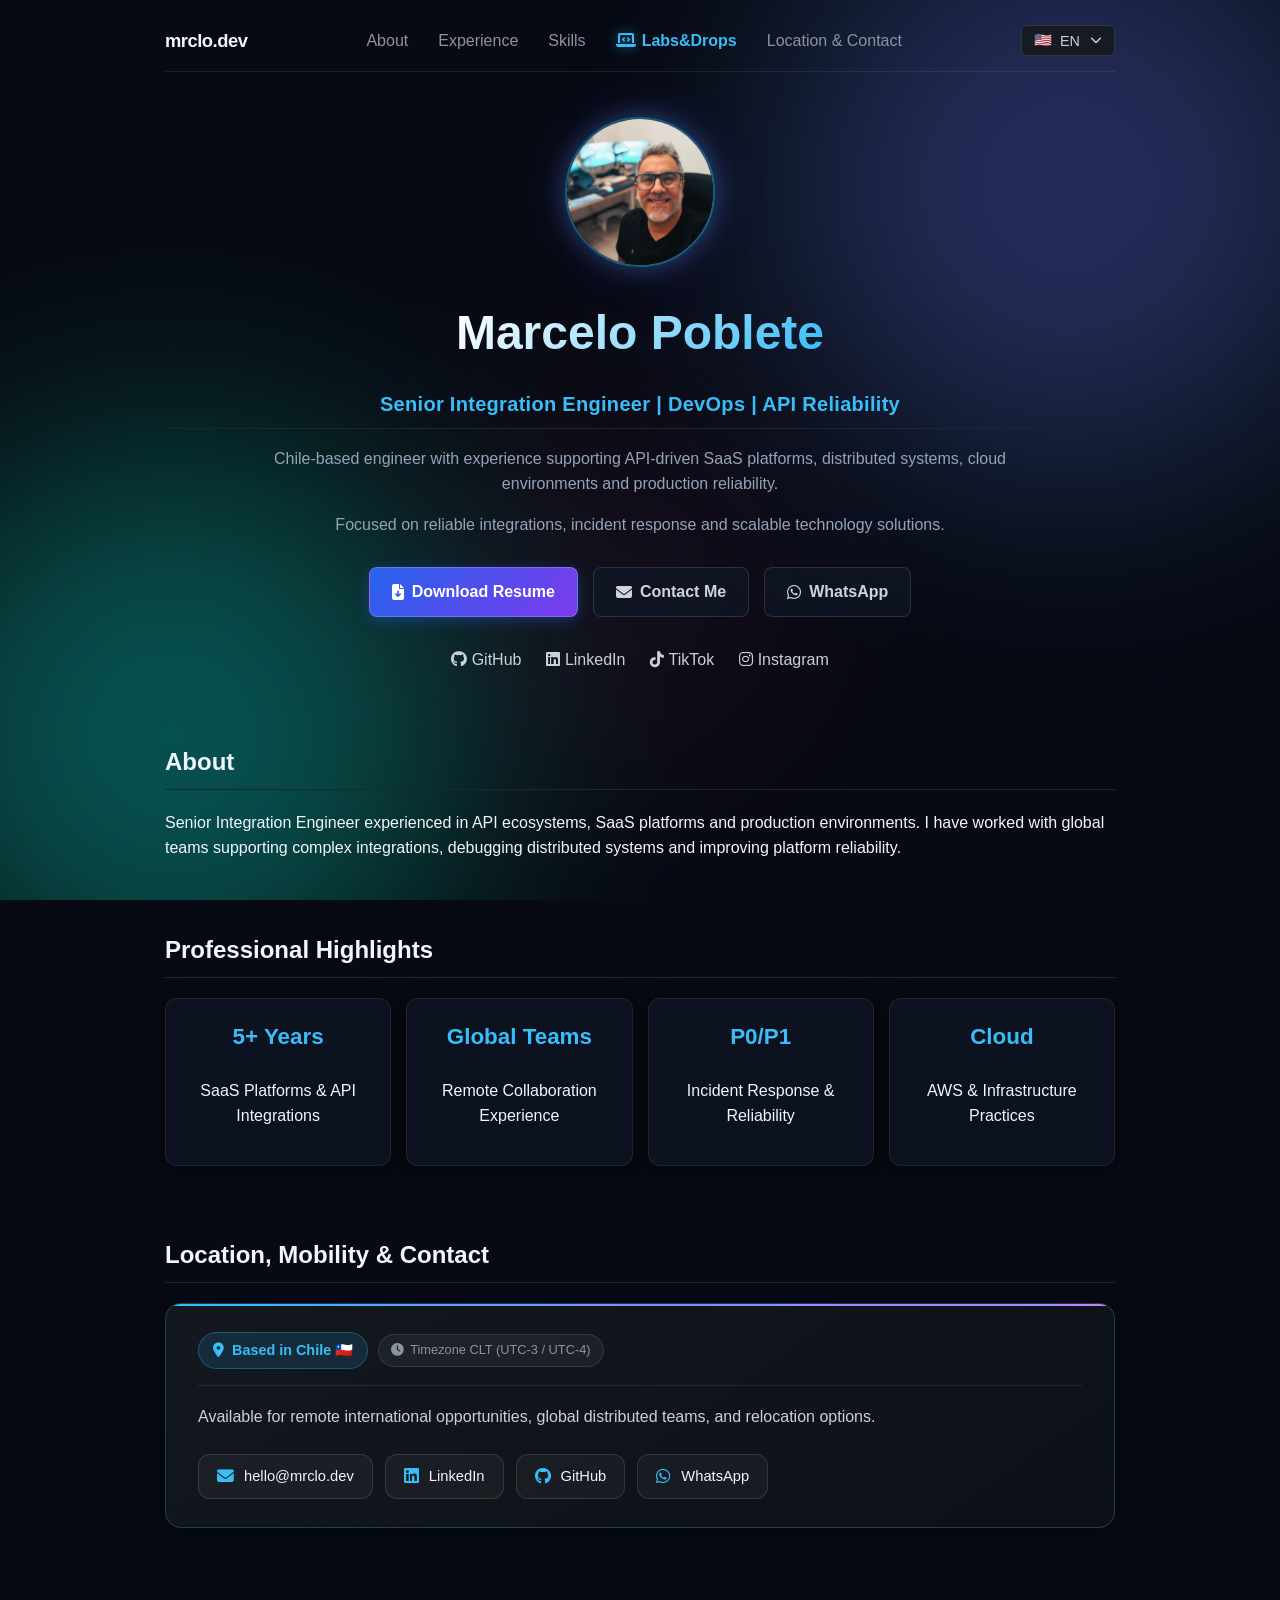
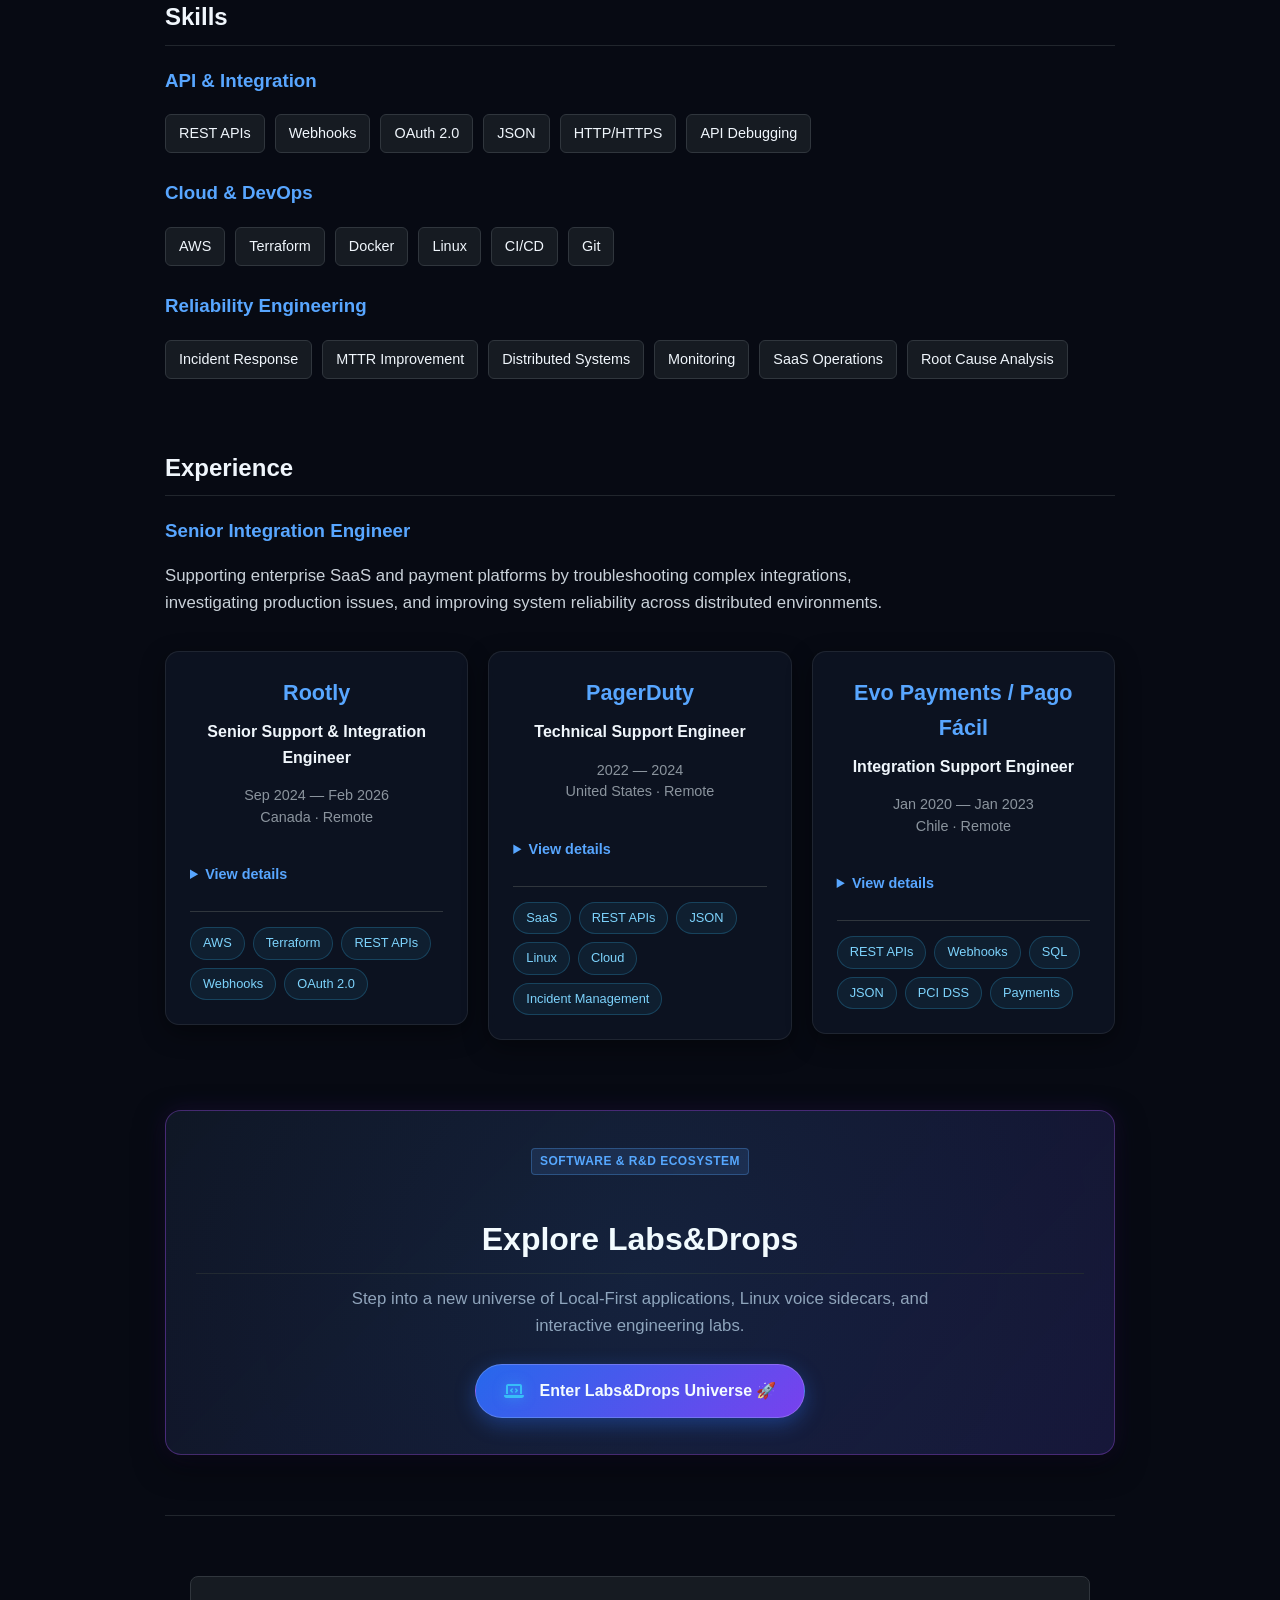
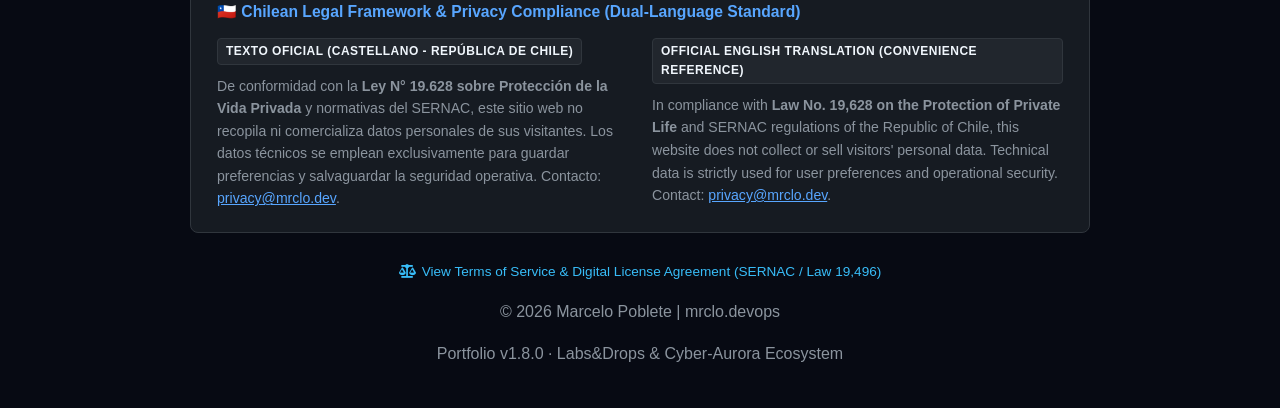
==== index.html @ f87a7c89 "feat(legal): Dual-Language Terms of Service, digital license policy and SERNAC compliance" ====
<!DOCTYPE html>
<html lang="en">

<head>

    <meta charset="UTF-8">

    <meta name="viewport" content="width=device-width, initial-scale=1.0">


    <title>
    Marcelo Poblete | Senior Integration Engineer | DevOps | API Reliability
    </title>


    <meta name="description"
    content="Marcelo Poblete, Chile-based Senior Integration Engineer with experience in API integrations, SaaS platforms, distributed systems, cloud environments, DevOps and production reliability.">


    <meta name="keywords"
    content="Marcelo Poblete, Senior Integration Engineer, DevOps Engineer, API Reliability, SaaS Engineer, Cloud Engineer, AWS, Terraform, Distributed Systems, Remote Engineer Chile">


    <meta name="author"
    content="Marcelo Poblete">


    <meta name="robots"
    content="index, follow">



    <!-- Open Graph / LinkedIn -->

    <meta property="og:type"
    content="website">


    <meta property="og:title"
    content="Marcelo Poblete | Senior Integration Engineer | DevOps | API Reliability">


    <meta property="og:description"
    content="Senior Integration Engineer focused on API ecosystems, SaaS platforms, DevOps, cloud environments and production reliability.">


    <link rel="canonical" href="https://mrclo.dev/">

    <meta property="og:url" content="https://mrclo.dev/">

    <meta property="og:image" content="https://mrclo.dev/assets/img/profile.jpg">


    <!-- Twitter Card -->

    <meta name="twitter:card" content="summary">

    <meta name="twitter:title" content="Marcelo Poblete | Senior Integration Engineer">

    <meta name="twitter:description" content="API Reliability, DevOps and SaaS Integration Engineer.">

    <meta name="twitter:image" content="https://mrclo.dev/assets/img/profile.jpg">


    <link rel="icon" type="image/svg+xml" href="/assets/img/favicon.svg?v=1.8.0">
    <link rel="icon" type="image/png" sizes="32x32" href="/assets/img/favicon-32x32.png?v=1.8.0">
    <link rel="icon" type="image/png" sizes="16x16" href="/assets/img/favicon-16x16.png?v=1.8.0">
    <link rel="apple-touch-icon" sizes="180x180" href="/assets/img/apple-touch-icon.png?v=1.8.0">
    <link rel="shortcut icon" href="/assets/img/favicon.ico?v=1.8.0">




    <!-- Structured Data -->

    <script type="application/ld+json">
        {
          "@context": "https://schema.org",
          "@type": "Person",
          "name": "Marcelo Poblete",
          "jobTitle": "Senior Integration Engineer",
          "url": "https://mrclo.dev/",
          "image": "https://mrclo.dev/assets/img/profile.jpg",
          "email": "mailto:hello@mrclo.dev",
          "address": {
            "@type": "PostalAddress",
            "addressCountry": "Chile"
          },
          "sameAs": [
            "https://github.com/mrclo-devops",
            "https://www.linkedin.com/in/mrclo-devops/",
            "https://www.tiktok.com/@mrclo_devops",
            "https://www.instagram.com/mrclo_devops/"
          ]
        }
        </script>



    <link rel="stylesheet" href="assets/css/style.css">
    <link rel="stylesheet" href="assets/css/labs.css">


    <link rel="stylesheet"
    href="https://cdnjs.cloudflare.com/ajax/libs/font-awesome/6.5.2/css/all.min.css">


    </head>



<body>

  <!-- Ambient Glow Mesh Background -->
  <div class="ambient-glow-mesh" aria-hidden="true">
    <div class="glow-orb orb-1"></div>
    <div class="glow-orb orb-2"></div>
    <div class="glow-orb orb-3"></div>
  </div>



<nav class="navbar">

<button class="menu-toggle" aria-label="Open menu">
    <i class="fas fa-bars"></i>
</button>

<a href="/" class="nav-brand-desktop">mrclo.dev</a>

<a href="labs-drops/" class="nav-labs-center-btn" aria-label="Explora Labs & Drops">
    <span class="working-dev-icon"><i class="fas fa-laptop-code"></i></span>
    <span data-i18n="nav.labs_drops">Labs&Drops</span>
</a>

<div class="nav-links">
    <a href="#about" data-i18n="nav.about">About</a>
    <a href="#experience" data-i18n="nav.experience">Experience</a>
    <a href="#skills" data-i18n="nav.skills">Skills</a>
    <a href="labs-drops/" style="color: #38bdf8; font-weight: 600;"><span class="working-dev-icon"><i class="fas fa-laptop-code"></i></span><span data-i18n="nav.labs_drops">Labs&Drops</span></a>
    <a href="#contact" data-i18n="nav.contact">Contact</a>
</div>

<div class="lang-switcher">
    <button id="lang-switcher-btn" class="lang-btn" aria-label="Cambiar idioma / Switch language">
        <span id="current-lang-flag">🇨🇱</span>
        <span id="current-lang-code">ES</span>
        <i class="fas fa-chevron-down" style="font-size: 0.72rem; margin-left: 2px;"></i>
    </button>
    <div id="lang-dropdown" class="lang-dropdown">
        <button class="lang-option" data-lang="es">
            <span>🇨🇱</span> Español
        </button>
        <button class="lang-option" data-lang="en">
            <span>🇺🇸</span> English
        </button>
    </div>
</div>

</nav>







<header>



<img class="profile"
src="assets/img/profile.jpg"
alt="Marcelo Poblete">





<h1>
Marcelo Poblete
</h1>



<h2 data-i18n="header.role">
Senior Integration Engineer | DevOps | API Reliability
</h2>

<p data-i18n="header.bio1">
Chile-based engineer with experience supporting API-driven SaaS platforms,
distributed systems, cloud environments and production reliability.
</p>

<p data-i18n="header.bio2">
Focused on reliable integrations, incident response and scalable technology solutions.
</p>

<div class="buttons">

<a class="button"
href="assets/docs/Marcelo_Poblete_Integration_Engineer_Resume.pdf"
download>
<i class="fas fa-file-arrow-down"></i>
<span data-i18n="header.btn.resume">Download Resume</span>
</a>

<a class="button secondary"
href="mailto:hello@mrclo.dev">
<i class="fas fa-envelope"></i>
<span data-i18n="header.btn.contact">Contact Me</span>
</a>

<a class="button secondary"
href="https://wa.me/56978283318?text=Hello%20Marcelo,%20we%20are%20interested%20in%20scheduling%20a%20meeting%20with%20you.%20Can%20you%20share%20your%20availability?"
target="_blank">
<i class="fab fa-whatsapp"></i>
<span data-i18n="header.btn.whatsapp">WhatsApp</span>
</a>

</div>








<div class="social-links">



<a href="https://github.com/mrclo-devops"
target="_blank">

<i class="fab fa-github"></i>

GitHub

</a>




<a href="https://www.linkedin.com/in/mrclo-devops/"
target="_blank">

<i class="fab fa-linkedin"></i>

LinkedIn

</a>





<a href="https://www.tiktok.com/@mrclo_devops"
target="_blank">

<i class="fab fa-tiktok"></i>

TikTok

</a>




<a href="https://www.instagram.com/mrclo_devops/"
target="_blank">

<i class="fab fa-instagram"></i>

Instagram

</a>



</div>




</header>









<section id="about">

<h2 data-i18n="about.title">
About
</h2>

<p data-i18n="about.desc">
Senior Integration Engineer experienced in API ecosystems,
SaaS platforms and production environments.
I have worked with global teams supporting complex integrations,
debugging distributed systems and improving platform reliability.
</p>

</section>

<section id="highlights">

<h2 data-i18n="highlights.title">
Professional Highlights
</h2>

<div class="cards">

<div class="card">
<h3 data-i18n="highlights.card1.title">
5+ Years
</h3>
<p data-i18n="highlights.card1.desc">
SaaS Platforms & API Integrations
</p>
</div>

<div class="card">
<h3 data-i18n="highlights.card2.title">
Global Teams
</h3>
<p data-i18n="highlights.card2.desc">
Remote Collaboration Experience
</p>
</div>

<div class="card">
<h3 data-i18n="highlights.card3.title">
P0/P1
</h3>
<p data-i18n="highlights.card3.desc">
Incident Response & Reliability
</p>
</div>

<div class="card">
<h3 data-i18n="highlights.card4.title">
Cloud
</h3>
<p data-i18n="highlights.card4.desc">
AWS & Infrastructure Practices
</p>
</div>

</div>

</section>

<section id="contact" class="mobility-contact-section">

<h2 data-i18n="contact.unified.title">
Location, Mobility & Contact
</h2>

<div class="mobility-contact-card">
    <div class="mobility-contact-header">
        <div class="loc-pill-container">
            <span class="loc-badge">
                <i class="fas fa-location-dot"></i>
                <span data-i18n="contact.loc.title">Radicado en Chile 🇨🇱</span>
            </span>
            <span class="timezone-badge">
                <i class="fas fa-clock"></i>
                <span data-i18n="contact.loc.badge">Zona Horaria CLT (UTC-3 / UTC-4)</span>
            </span>
        </div>
    </div>

    <p class="mobility-desc" data-i18n="contact.unified.desc">
        Disponible para oportunidades internacionales remotas, equipos distribuidos globales y opciones de reubicación.
    </p>

    <div class="contact-pill-list">
        <a href="mailto:hello@mrclo.dev" class="contact-pill" title="Email">
            <i class="fas fa-envelope"></i>
            <span>hello@mrclo.dev</span>
        </a>
        <a href="https://linkedin.com/in/mrclo-devops" target="_blank" rel="noopener noreferrer" class="contact-pill" title="LinkedIn">
            <i class="fab fa-linkedin"></i>
            <span>LinkedIn</span>
        </a>
        <a href="https://github.com/mrclo-devops" target="_blank" rel="noopener noreferrer" class="contact-pill" title="GitHub">
            <i class="fab fa-github"></i>
            <span>GitHub</span>
        </a>
        <a href="https://wa.me/56999999999" target="_blank" rel="noopener noreferrer" class="contact-pill" title="WhatsApp">
            <i class="fab fa-whatsapp"></i>
            <span data-i18n="header.btn.whatsapp">WhatsApp</span>
        </a>
    </div>
</div>

</section>









<section id="skills">

<h2 data-i18n="skills.title">
Skills
</h2>

<h3 data-i18n="skills.api">
API & Integration
</h3>

<div class="skills">

<span class="skill">REST APIs</span>

<span class="skill">Webhooks</span>

<span class="skill">OAuth 2.0</span>

<span class="skill">JSON</span>

<span class="skill">HTTP/HTTPS</span>

<span class="skill">API Debugging</span>

</div>

<h3 data-i18n="skills.cloud">
Cloud & DevOps
</h3>

<div class="skills">

<span class="skill">AWS</span>

<span class="skill">Terraform</span>

<span class="skill">Docker</span>

<span class="skill">Linux</span>

<span class="skill">CI/CD</span>

<span class="skill">Git</span>

</div>

<h3 data-i18n="skills.reliability">
Reliability Engineering
</h3>

<div class="skills">

<span class="skill">Incident Response</span>

<span class="skill">MTTR Improvement</span>

<span class="skill">Distributed Systems</span>

<span class="skill">Monitoring</span>

<span class="skill">SaaS Operations</span>

<span class="skill">Root Cause Analysis</span>

</div>



</section>

<section id="experience">

    <h2 data-i18n="exp.title">
        Experience
    </h2>
    <div class="experience-intro">

        <h3 data-i18n="exp.intro.role">
            Senior Integration Engineer
        </h3>

        <p data-i18n="exp.intro.desc">
            Supporting enterprise SaaS and payment platforms by troubleshooting
            complex integrations, investigating production issues, and improving
            system reliability across distributed environments.
        </p>

    </div>

    <div class="experience-grid">

    <article class="experience-card">

        <header class="experience-header">

            <h3 class="company-name">
                Rootly
            </h3>

            <h4 class="job-title" data-i18n="exp.rootly.role">
                Senior Support & Integration Engineer
            </h4>

            <p class="job-meta" data-i18n="exp.rootly.meta">
                Sep 2024 — Feb 2026
                <br>
                Canada · Remote
            </p>

        </header>


        <details class="experience-details">

            <summary data-i18n="exp.view_details">
                View details
            </summary>


            <div class="details-content">

                <p data-i18n="exp.rootly.desc">
                    Supported enterprise SaaS customers by troubleshooting
                    API integrations, production incidents and cloud
                    infrastructure while collaborating with Engineering
                    and Product teams.
                </p>


                <ul>

                    <li data-i18n="exp.rootly.b1">
                        Troubleshooting REST APIs and webhook integrations.
                    </li>

                    <li data-i18n="exp.rootly.b2">
                        Production incident response and root cause analysis.
                    </li>

                    <li data-i18n="exp.rootly.b3">
                        Supported cloud-based SaaS environments.
                    </li>

                    <li data-i18n="exp.rootly.b4">
                        Collaborated with Engineering teams on technical issues.
                    </li>

                </ul>

            </div>


        </details>


        <footer class="experience-footer">

            <span>AWS</span>
            <span>Terraform</span>
            <span>REST APIs</span>
            <span>Webhooks</span>
            <span>OAuth 2.0</span>

        </footer>


    </article>
    <article class="experience-card">

        <header class="experience-header">

            <h3 class="company-name">
                PagerDuty
            </h3>

            <h4 class="job-title" data-i18n="exp.pd.role">
                Technical Support Engineer
            </h4>

            <p class="job-meta" data-i18n="exp.pd.meta">
                2022 — 2024
                <br>
                United States · Remote
            </p>

        </header>


        <details class="experience-details">

            <summary data-i18n="exp.view_details">
                View details
            </summary>


            <div class="details-content">

                <p data-i18n="exp.pd.desc">
                    Supported global customers using cloud-based incident
                    management solutions, troubleshooting technical issues,
                    integrations and production environments.
                </p>


                <ul>

                    <li data-i18n="exp.pd.b1">
                        Troubleshot SaaS platform issues and customer integrations.
                    </li>

                    <li data-i18n="exp.pd.b2">
                        Analyzed logs and technical data to identify root causes.
                    </li>

                    <li data-i18n="exp.pd.b3">
                        Supported API integrations and technical investigations.
                    </li>

                    <li data-i18n="exp.pd.b4">
                        Collaborated with Engineering teams across global environments.
                    </li>

                </ul>

            </div>


        </details>


        <footer class="experience-footer">

            <span>SaaS</span>
            <span>REST APIs</span>
            <span>JSON</span>
            <span>Linux</span>
            <span>Cloud</span>
            <span>Incident Management</span>

        </footer>


    </article>
    <article class="experience-card">

        <header class="experience-header">

            <h3 class="company-name">
                Evo Payments / Pago Fácil
            </h3>


            <h4 class="job-title" data-i18n="exp.pf.role">
                Integration Support Engineer
            </h4>


            <p class="job-meta" data-i18n="exp.pf.meta">
                Jan 2020 — Jan 2023
                <br>
                Chile · Remote
            </p>


        </header>


        <details class="experience-details">

            <summary data-i18n="exp.view_details">
                View details
            </summary>


            <div class="details-content">


                <p data-i18n="exp.pf.desc">
                    Supported high-volume payment gateway integrations
                    in production environments, ensuring reliable transaction
                    processing and troubleshooting complex integration issues.
                </p>


                <ul>

                    <li data-i18n="exp.pf.b1">
                        Supported high-volume payment gateway integrations
                        in production environments.
                    </li>


                    <li data-i18n="exp.pf.b2">
                        Performed SQL analysis and log investigations to resolve
                        reconciliation discrepancies and transaction failures.
                    </li>


                    <li data-i18n="exp.pf.b3">
                        Investigated API contract mismatches, webhook delivery
                        issues and payload validation errors.
                    </li>


                    <li data-i18n="exp.pf.b4">
                        Refined retry strategies and fault-isolation practices
                        to support reliable payment processing.
                    </li>


                    <li data-i18n="exp.pf.b5">
                        Collaborated with Engineering and Operations teams
                        during production releases.
                    </li>


                </ul>


            </div>


        </details>


        <footer class="experience-footer">

            <span>REST APIs</span>
            <span>Webhooks</span>
            <span>SQL</span>
            <span>JSON</span>
            <span>PCI DSS</span>
            <span>Payments</span>


        </footer>


    </article>
    </div>
</section>




<section class="labs-portal-teaser">
    <div style="margin-bottom: 14px;">
        <span class="lab-badge" data-i18n="labs.teaser.badge">Ecosistema de Software & R&D</span>
    </div>
    <h2 data-i18n="labs.teaser.title">Explora Labs&Drops</h2>
    <p data-i18n="labs.teaser.desc">
        Ingresa a un nuevo universo de aplicaciones Local-First, sidecars de voz para Linux y laboratorios interactivos de ingeniería.
    </p>
    <a href="labs-drops/" class="btn-portal-enter">
        <span class="working-dev-icon"><i class="fas fa-laptop-code"></i></span>
        <span data-i18n="labs.teaser.btn">Ingresar al Universo Labs&Drops 🚀</span>
    </a>
</section>

<footer>

    <div class="legal-framework">
        <h4 id="legal-title">🇨🇱 Cumplimiento Legal y Privacidad (República de Chile)</h4>
        <div id="legal-body"></div>
    </div>

    <div style="margin: 16px 0; text-align: center;">
        <a href="terms/" style="color: var(--labs-cyan, #38bdf8); font-size: 0.85rem; text-decoration: none; display: inline-flex; align-items: center; gap: 6px;">
            <i class="fas fa-scale-balanced"></i>
            <span data-i18n="legal.terms_link">Ver Términos de Servicio & Política de Licencias Digitales (SERNAC / Ley 19.496)</span>
        </a>
    </div>

    <p data-i18n="footer.rights">
    © 2026 Marcelo Poblete | mrclo.devops
    </p>

    <p data-i18n="footer.version">
    Portfolio v1.8.0 · Labs&Drops & Cyber-Aurora Ecosystem
    </p>

</footer>

<script>

const menuToggle = document.querySelector(".menu-toggle");

const navLinks = document.querySelector(".nav-links");

menuToggle.addEventListener("click", () => {

navLinks.classList.toggle("active");

});

</script>

<script src="assets/js/i18n.js"></script>

</body>

</html>
---- assets/css/style.css ----
* {
    box-sizing: border-box;
}


html {
    scroll-behavior: smooth;
}


body {
    background: #070a13;
    color: #f0f6fc;
    position: relative;
    overflow-x: hidden;
    font-family:
    -apple-system,
    BlinkMacSystemFont,
    "Segoe UI",
    Roboto,
    Arial,
    sans-serif;
    max-width: 1000px;
    margin: auto;
    padding: 25px;
    line-height: 1.6;
}



/* =====================
   NAVBAR
===================== */


.navbar {
    display: flex;
    justify-content: space-between;
    align-items: center;
    position: relative;
    border-bottom: 1px solid rgba(255, 255, 255, 0.08);
    padding-bottom: 15px;
    margin-bottom: 45px;
}

.nav-brand-desktop {
    color: #f0f6fc;
    font-size: 1.15rem;
    font-weight: 700;
    text-decoration: none;
    letter-spacing: -0.5px;
    transition: color 0.2s ease;
}

.nav-brand-desktop:hover {
    color: #38bdf8;
}

.nav-links {
    display: flex;
    gap: 22px;
    align-items: center;
}

.nav-links a {
    color: #8b949e;
    text-decoration: none;
    font-weight: 500;
    transition: color 0.2s ease;
}

.nav-links a:hover {
    color: #38bdf8;
}

.nav-labs-center-btn {
    display: none;
    align-items: center;
    gap: 8px;
    background: linear-gradient(135deg, rgba(37, 99, 235, 0.2), rgba(124, 58, 237, 0.25));
    border: 1px solid rgba(56, 189, 248, 0.4);
    color: #ffffff;
    padding: 6px 14px;
    border-radius: 20px;
    font-size: 0.88rem;
    font-weight: 600;
    text-decoration: none;
    box-shadow: 0 0 15px rgba(56, 189, 248, 0.25);
    transition: all 0.25s ease;
}

.nav-labs-center-btn:hover {
    background: linear-gradient(135deg, rgba(37, 99, 235, 0.35), rgba(124, 58, 237, 0.4));
    border-color: #38bdf8;
    transform: translateY(-1px) scale(1.03);
    box-shadow: 0 0 22px rgba(56, 189, 248, 0.45);
    color: #ffffff;
}

.menu-toggle {
    display: none;
    background: none;
    border: 1px solid rgba(255, 255, 255, 0.15);
    color: #c9d1d9;
    border-radius: 8px;
    padding: 7px 12px;
    font-size: 1.1rem;
    cursor: pointer;
    transition: all 0.2s ease;
}

.menu-toggle:hover {
    background: rgba(255, 255, 255, 0.05);
    border-color: #38bdf8;
    color: #38bdf8;
}

/* =====================
   LANGUAGE SWITCHER
===================== */

.lang-switcher {
    position: relative;
    z-index: 100;
}

.lang-btn {
    background: #161b22;
    border: 1px solid #30363d;
    border-radius: 6px;
    color: #c9d1d9;
    padding: 6px 12px;
    font-size: 0.9rem;
    font-weight: 500;
    cursor: pointer;
    display: flex;
    align-items: center;
    gap: 8px;
    transition: all 0.2s ease;
}

.lang-btn:hover {
    background: #21262d;
    border-color: #58a6ff;
    color: #58a6ff;
}

.lang-dropdown {
    display: none;
    position: absolute;
    right: 0;
    top: calc(100% + 6px);
    background: #161b22;
    border: 1px solid #30363d;
    border-radius: 6px;
    box-shadow: 0 8px 24px rgba(0, 0, 0, 0.5);
    min-width: 135px;
    z-index: 1000;
    overflow: hidden;
}

.lang-dropdown.open {
    display: block;
}

.lang-option {
    display: flex;
    align-items: center;
    gap: 10px;
    width: 100%;
    padding: 9px 14px;
    background: transparent;
    border: none;
    color: #c9d1d9;
    font-size: 0.88rem;
    text-align: left;
    cursor: pointer;
    transition: background 0.15s ease;
}

.lang-option:hover {
    background: #21262d;
    color: #58a6ff;
}

.lang-option.active {
    color: #58a6ff;
    font-weight: 600;
    background: rgba(88, 166, 255, 0.12);
}


.nav-links {

    display: flex;

    gap: 30px;

}


.nav-links a {

    color: #8b949e;

    text-decoration: none;

    font-weight: 500;

}


.nav-links a:hover {

    color: #58a6ff;

}



.menu-toggle {

    display: none;

    background: none;

    border: none;

    color: #c9d1d9;

    font-size: 1.8rem;

    cursor: pointer;

}







/* =====================
   HEADER
===================== */


header {

    text-align: center;

}



.profile {
    width: 150px;
    height: 150px;
    border-radius: 50%;
    object-fit: cover;
    border: 2px solid rgba(56, 189, 248, 0.45);
    box-shadow: 0 0 25px rgba(56, 189, 248, 0.3), 0 0 50px rgba(124, 58, 237, 0.22);
    transition: all 0.3s cubic-bezier(0.16, 1, 0.3, 1);
}

.profile:hover {
    transform: scale(1.04);
    border-color: #38bdf8;
    box-shadow: 0 0 35px rgba(56, 189, 248, 0.45), 0 0 70px rgba(124, 58, 237, 0.35);
}

h1 {
    color: #f0f6fc;
    font-size: 3rem;
    font-weight: 800;
    margin: 20px 0 5px;
    background: linear-gradient(135deg, #ffffff 30%, #38bdf8 70%, #ec4899 100%);
    -webkit-background-clip: text;
    -webkit-text-fill-color: transparent;
}

header h2 {
    color: #38bdf8;
    font-weight: 600;
    font-size: 1.25rem;
    letter-spacing: 0.3px;
}

header p {
    max-width: 750px;
    margin: 15px auto;
    color: #94a3b8;
}

/* =====================
   BUTTONS
===================== */
.buttons {
    display: flex;
    justify-content: center;
    gap: 15px;
    margin: 30px 0;
    flex-wrap: wrap;
}

.button {
    background: linear-gradient(135deg, #2563eb, #7c3aed);
    border: 1px solid rgba(255, 255, 255, 0.2);
    color: white;
    padding: 11px 22px;
    border-radius: 8px;
    text-decoration: none;
    font-weight: 600;
    box-shadow: 0 4px 14px rgba(37, 99, 235, 0.35);
    transition: all 0.25s ease;
    display: inline-flex;
    align-items: center;
    gap: 8px;
}

.button:hover {
    background: linear-gradient(135deg, #1d4ed8, #6d28d9);
    transform: translateY(-2px);
    box-shadow: 0 6px 22px rgba(124, 58, 237, 0.5);
    color: #ffffff;
}

.button.secondary {
    background: rgba(16, 23, 38, 0.75);
    border: 1px solid rgba(255, 255, 255, 0.12);
    color: #cbd5e1;
    box-shadow: none;
}

.button.secondary:hover {
    background: rgba(255, 255, 255, 0.1);
    border-color: #38bdf8;
    color: #ffffff;
}







/* =====================
   SOCIAL LINKS
===================== */


.social-links {

    display:flex;

    justify-content:center;

    gap:25px;

    flex-wrap:wrap;

    margin:30px 0;

}



.social-links a {

    color:#c9d1d9;

    text-decoration:none;

}



.social-links a:hover {

    color:#58a6ff;

}







/* =====================
   SECTIONS
===================== */


section {

    margin:70px 0;

}



h2 {

    color:#f0f6fc;

    border-bottom:1px solid #21262d;

    padding-bottom:8px;

}



h3 {

    color:#58a6ff;

}








/* =====================
   CARDS
===================== */
.cards {
    display: grid;
    grid-template-columns: repeat(4, 1fr);
    gap: 15px;
}

.card {
    background: rgba(16, 23, 38, 0.72);
    backdrop-filter: blur(16px);
    -webkit-backdrop-filter: blur(16px);
    border: 1px solid rgba(255, 255, 255, 0.08);
    border-radius: 12px;
    padding: 20px;
    text-align: center;
    box-shadow: 0 8px 24px rgba(0, 0, 0, 0.4);
    transition: all 0.3s cubic-bezier(0.16, 1, 0.3, 1);
}

.card:hover {
    transform: translateY(-4px);
    border-color: rgba(56, 189, 248, 0.35);
    box-shadow: 0 14px 35px -10px rgba(0, 0, 0, 0.7), 0 0 20px rgba(56, 189, 248, 0.15);
}

.card h3 {
    margin-top: 0;
    font-size: 1.4rem;
    color: #38bdf8;
}







/* =====================
   SKILLS
===================== */


.skills {

    display:flex;

    flex-wrap:wrap;

    gap:10px;

    margin-bottom:25px;

}



.skill {

    background:#161b22;

    border:1px solid #30363d;

    border-radius:6px;

    padding:7px 13px;

    font-size:.9rem;

}







/* =====================
   PROJECTS
===================== */


.project {


    background:#161b22;

    border:1px solid #30363d;

    border-radius:8px;

    padding:25px;

    margin-bottom:20px;


}



.project:hover {


    border-color:#58a6ff;


}







/* =====================
   LINKS
===================== */


a {

    color:#58a6ff;

}







/* =====================
   FOOTER
===================== */


footer {

    border-top:1px solid #21262d;

    margin-top:60px;

    padding-top:20px;

    text-align:center;

    color:#8b949e;

}







/* =====================
   TABLET / MOBILE MENU
===================== */


@media(max-width:800px){


    body {

        padding:20px 15px;

    }



    .navbar {
        display: flex;
        justify-content: space-between;
        align-items: center;
        position: relative;
        width: 100%;
        gap: 10px;
        margin-bottom: 30px;
    }

    .nav-brand-desktop {
        display: none;
    }

    .menu-toggle {
        display: block;
        order: 1;
        margin: 0;
    }

    .nav-labs-center-btn {
        display: inline-flex;
        order: 2;
        font-size: 0.82rem;
        padding: 6px 14px;
        white-space: nowrap;
    }

    .lang-switcher {
        display: block;
        order: 3;
        position: relative;
        top: auto;
        right: auto;
    }

    .nav-links {
        display: none;
        position: absolute;
        top: 50px;
        left: 0;
        right: auto;
        background: rgba(13, 17, 23, 0.96);
        backdrop-filter: blur(14px);
        -webkit-backdrop-filter: blur(14px);
        border: 1px solid rgba(56, 189, 248, 0.25);
        border-radius: 12px;
        padding: 16px;
        flex-direction: column;
        width: 210px;
        box-shadow: 0 12px 32px rgba(0, 0, 0, 0.6);
        z-index: 1000;
        gap: 12px;
    }

    .nav-links.active {
        display: flex;
    }



    .cards {

        grid-template-columns:1fr 1fr;

    }


}






@media(max-width:500px){


    h1 {

        font-size:2.2rem;

    }



    header h2 {

        font-size:1.1rem;

    }



    .cards {

        grid-template-columns:1fr;

    }



    .buttons {

        flex-direction:column;

        align-items:center;

    }



    .button {

        width:80%;

    }


}

/* =====================
   EXPERIENCE CARDS
===================== */


.experience-grid {

    display:grid;
    grid-template-columns:repeat(3,1fr);
    gap:20px;
    align-items:start;

}



.experience-card {
    background: rgba(16, 23, 38, 0.72);
    backdrop-filter: blur(16px);
    -webkit-backdrop-filter: blur(16px);
    border: 1px solid rgba(255, 255, 255, 0.08);
    border-radius: 14px;
    padding: 24px;
    display: flex;
    flex-direction: column;
    box-shadow: 0 8px 24px rgba(0, 0, 0, 0.4);
    transition: all 0.3s cubic-bezier(0.16, 1, 0.3, 1);
}

.experience-card:hover {
    border-color: rgba(56, 189, 248, 0.35);
    transform: translateY(-4px);
    box-shadow: 0 14px 35px -10px rgba(0, 0, 0, 0.7), 0 0 22px rgba(56, 189, 248, 0.15);
}



/* HEADER */


.experience-header {

    margin-bottom:20px;

}



.company-name {

    color:#58a6ff;

    font-size:1.35rem;

    margin:0 0 8px;

}



.job-title {

    color:#f0f6fc;

    font-size:1rem;

    font-weight:600;

    margin:0 0 10px;

}



.job-meta {

    color:#8b949e;

    font-size:.9rem;

    line-height:1.5;

}





/* DETAILS */


.experience-details {

    margin-top:auto;

}



.experience-details summary {

    cursor:pointer;

    color:#58a6ff;

    font-weight:600;

    font-size:.9rem;

    transition:.2s ease;

}


.experience-details summary:hover {

    color:#79c0ff;

}



.experience-details summary::-webkit-details-marker {

    display:none;

}



.experience-details summary:hover {

    color:#79c0ff;

}



.details-content {

    color:#c9d1d9;

    font-size:.95rem;

    margin-top:15px;

}



.details-content ul {

    padding-left:20px;

}



.details-content li {

    margin-bottom:8px;

}





/* FOOTER TECHNOLOGIES */


.experience-footer {

    display:flex;

    flex-wrap:wrap;

    gap:8px;

    border-top:1px solid #30363d;

    margin-top:25px;

    padding-top:15px;

}



.experience-footer span {
    background: rgba(56, 189, 248, 0.08);
    border: 1px solid rgba(56, 189, 248, 0.22);
    border-radius: 20px;
    padding: 5px 12px;
    font-size: .8rem;
    color: #7dd3fc;
    font-weight: 500;
}





/* =====================
   EXPERIENCE RESPONSIVE
===================== */


@media(max-width:900px){


    .experience-grid {

        grid-template-columns:repeat(2,1fr);
        align-items:start;

    }


}



@media(max-width:600px){


    .experience-grid {

        grid-template-columns:1fr;
        align-items:start;

    }


}
.experience-intro {

    max-width:750px;

    margin-bottom:35px;

}


.experience-intro h3 {

    color:#58a6ff;

    margin-bottom:10px;

}


.experience-intro p {

    color:#c9d1d9;

    font-size:1.05rem;

}


/* =====================
   LABS & DROPS SECTION
===================== */

.labs-grid {
    display: grid;
    grid-template-columns: repeat(3, 1fr);
    gap: 20px;
    align-items: stretch;
    margin-top: 25px;
}

.lab-card {
    background: #161b22;
    border: 1px solid #30363d;
    border-radius: 10px;
    padding: 24px;
    display: flex;
    flex-direction: column;
    justify-content: space-between;
    transition: all 0.2s ease;
}

.lab-card:hover {
    border-color: #58a6ff;
    transform: translateY(-3px);
}

.lab-card-header {
    margin-bottom: 15px;
}

.lab-badge {
    display: inline-block;
    font-size: 0.75rem;
    font-weight: 600;
    text-transform: uppercase;
    letter-spacing: 0.5px;
    color: #58a6ff;
    background: rgba(88, 166, 255, 0.12);
    border: 1px solid rgba(88, 166, 255, 0.3);
    border-radius: 4px;
    padding: 3px 8px;
    margin-bottom: 12px;
}

.lab-card h3 {
    font-size: 1.35rem;
    color: #f0f6fc;
    margin: 0 0 6px;
}

.lab-sub {
    font-size: 0.9rem;
    color: #58a6ff;
    font-weight: 500;
    margin: 0 0 12px;
}

.lab-card p {
    font-size: 0.9rem;
    color: #c9d1d9;
    line-height: 1.55;
    margin: 0 0 16px;
}

.lab-footer-info {
    border-top: 1px solid #30363d;
    padding-top: 15px;
    margin-top: auto;
}

.lab-platforms {
    font-size: 0.8rem;
    color: #8b949e;
    margin-bottom: 14px;
    display: flex;
    align-items: center;
    gap: 6px;
    line-height: 1.4;
}

.lab-platforms i {
    color: #58a6ff;
}

.lab-actions {
    display: flex;
    gap: 10px;
    flex-wrap: wrap;
}

.lab-btn {
    display: inline-flex;
    align-items: center;
    gap: 6px;
    font-size: 0.82rem;
    font-weight: 500;
    padding: 7px 12px;
    border-radius: 6px;
    text-decoration: none;
    transition: all 0.2s ease;
}

.lab-btn.primary {
    background: #238636;
    color: #ffffff;
    border: 1px solid rgba(240, 246, 252, 0.1);
}

.lab-btn.primary:hover {
    background: #2ea043;
}

.lab-btn.secondary {
    background: #21262d;
    color: #c9d1d9;
    border: 1px solid #30363d;
}

.lab-btn.secondary:hover {
    background: #30363d;
    color: #58a6ff;
    border-color: #58a6ff;
}

@media (max-width: 950px) {
    .labs-grid {
        grid-template-columns: repeat(2, 1fr);
    }
}

@media (max-width: 650px) {
    .labs-grid {
        grid-template-columns: 1fr;
    }
}


/* =====================
   CHILEAN LEGAL & PRIVACY FOOTER
===================== */

.legal-framework {
    margin: 40px auto 25px;
    max-width: 900px;
    text-align: left;
    background: #161b22;
    border: 1px solid #30363d;
    border-radius: 8px;
    padding: 22px 26px;
}

.legal-framework h4 {
    color: #58a6ff;
    font-size: 0.98rem;
    margin: 0 0 14px;
    font-weight: 600;
}

.legal-card p {
    font-size: 0.88rem;
    color: #8b949e;
    line-height: 1.6;
    margin: 0;
}

.legal-card a {
    color: #58a6ff;
    text-decoration: underline;
}

.legal-card.dual {
    display: grid;
    grid-template-columns: 1fr 1fr;
    gap: 24px;
}

.legal-col {
    display: flex;
    flex-direction: column;
}

.legal-badge {
    display: inline-block;
    font-size: 0.75rem;
    font-weight: 600;
    text-transform: uppercase;
    letter-spacing: 0.5px;
    color: #f0f6fc;
    background: #21262d;
    border: 1px solid #30363d;
    border-radius: 4px;
    padding: 3px 8px;
    margin-bottom: 10px;
    align-self: flex-start;
}

@media (max-width: 768px) {
    .legal-card.dual {
        grid-template-columns: 1fr;
        gap: 18px;
    }

    .legal-framework {
        padding: 18px 16px;
    }
}


/* ============================================================
   UNIFIED MOBILITY & CONTACT CARD
============================================================ */

.mobility-contact-section {
    margin: 50px 0 60px 0;
}

.mobility-contact-card {
    background: linear-gradient(145deg, rgba(22, 27, 34, 0.85), rgba(13, 17, 23, 0.95));
    border: 1px solid rgba(56, 189, 248, 0.25);
    border-radius: 16px;
    padding: 28px 32px;
    box-shadow: 0 8px 32px rgba(0, 0, 0, 0.35);
    position: relative;
    overflow: hidden;
    backdrop-filter: blur(12px);
    -webkit-backdrop-filter: blur(12px);
}

.mobility-contact-card::before {
    content: '';
    position: absolute;
    top: 0;
    left: 0;
    right: 0;
    height: 2px;
    background: linear-gradient(90deg, #38bdf8, #818cf8, #c084fc);
}

.mobility-contact-header {
    display: flex;
    flex-wrap: wrap;
    align-items: center;
    justify-content: space-between;
    gap: 12px;
    margin-bottom: 18px;
    padding-bottom: 16px;
    border-bottom: 1px solid rgba(255, 255, 255, 0.08);
}

.loc-pill-container {
    display: flex;
    align-items: center;
    gap: 10px;
    flex-wrap: wrap;
}

.loc-badge {
    display: inline-flex;
    align-items: center;
    gap: 8px;
    background: rgba(56, 189, 248, 0.12);
    color: #38bdf8;
    border: 1px solid rgba(56, 189, 248, 0.3);
    padding: 6px 14px;
    border-radius: 20px;
    font-size: 0.9rem;
    font-weight: 600;
}

.timezone-badge {
    display: inline-flex;
    align-items: center;
    gap: 6px;
    background: rgba(139, 148, 158, 0.1);
    color: #8b949e;
    border: 1px solid rgba(139, 148, 158, 0.2);
    padding: 5px 12px;
    border-radius: 20px;
    font-size: 0.8rem;
}

.mobility-desc {
    color: #c9d1d9;
    font-size: 1rem;
    line-height: 1.6;
    margin-bottom: 24px;
}

.contact-pill-list {
    display: flex;
    flex-wrap: wrap;
    gap: 12px;
}

.contact-pill {
    display: inline-flex;
    align-items: center;
    gap: 10px;
    background: rgba(255, 255, 255, 0.04);
    border: 1px solid rgba(255, 255, 255, 0.12);
    color: #f0f6fc;
    padding: 10px 18px;
    border-radius: 12px;
    font-size: 0.92rem;
    font-weight: 500;
    text-decoration: none;
    transition: all 0.25s cubic-bezier(0.4, 0, 0.2, 1);
}

.contact-pill:hover {
    background: rgba(56, 189, 248, 0.12);
    border-color: #38bdf8;
    color: #38bdf8;
    transform: translateY(-2px);
    box-shadow: 0 4px 20px rgba(56, 189, 248, 0.25);
}

.contact-pill i {
    font-size: 1.05rem;
    color: #38bdf8;
}

@media(max-width: 600px) {
    .mobility-contact-card {
        padding: 20px 18px;
    }
    .contact-pill-list {
        flex-direction: column;
    }
    .contact-pill {
        width: 100%;
        justify-content: flex-start;
        box-sizing: border-box;
    }
}
---- assets/css/labs.css ----
/* ==========================================================================
   LABS & DROPS UNIVERSE — High-End Cyber-Aurora & Glassmorphism Stylesheet
   Designed for mrclo.dev / labs-drops
   ========================================================================== */

:root {
  --labs-bg-base: #070a13;
  --labs-bg-card: rgba(16, 23, 38, 0.72);
  --labs-card-border: rgba(255, 255, 255, 0.08);
  --labs-border-glow: rgba(56, 189, 248, 0.35);
  --labs-text-main: #f0f6fc;
  --labs-text-muted: #8b949e;
  --labs-cyan: #38bdf8;
  --labs-cyan-bright: #00f2fe;
  --labs-purple: #a855f7;
  --labs-pink: #ec4899;
  --labs-emerald: #10b981;
  --labs-gold: #f59e0b;
}

body.labs-universe {
  background: var(--labs-bg-base);
  color: var(--labs-text-main);
  position: relative;
  overflow-x: hidden;
}

/* ==========================================================================
   AMBIENT MESH GLOW (BACKGROUND ORBS)
   ========================================================================== */
.ambient-glow-mesh {
  position: fixed;
  top: 0;
  left: 0;
  width: 100vw;
  height: 100vh;
  pointer-events: none;
  z-index: -1;
  overflow: hidden;
}

.glow-orb {
  position: absolute;
  border-radius: 50%;
  filter: blur(120px);
  opacity: 0.35;
  animation: orbFloat 18s ease-in-out infinite alternate;
}

.glow-orb.orb-1 {
  top: -10%;
  right: -5%;
  width: 550px;
  height: 550px;
  background: radial-gradient(circle, #7928ca, #4facfe 70%);
}

.glow-orb.orb-2 {
  bottom: -15%;
  left: -10%;
  width: 600px;
  height: 600px;
  background: radial-gradient(circle, #00f2fe, #10b981 70%);
  animation-duration: 22s;
  animation-delay: -5s;
}

.glow-orb.orb-3 {
  top: 40%;
  left: 30%;
  width: 450px;
  height: 450px;
  background: radial-gradient(circle, rgba(236, 72, 153, 0.4), transparent 70%);
  animation-duration: 15s;
  animation-delay: -2s;
}

@keyframes orbFloat {
  0% {
    transform: translate(0, 0) scale(1);
  }
  50% {
    transform: translate(-30px, 40px) scale(1.08);
  }
  100% {
    transform: translate(25px, -35px) scale(0.95);
  }
}

/* ==========================================================================
   ANIMATED WORKING DEVELOPER ICON
   ========================================================================== */
.working-dev-icon {
  display: inline-flex;
  align-items: center;
  justify-content: center;
  position: relative;
  color: var(--labs-cyan);
  filter: drop-shadow(0 0 6px rgba(56, 189, 248, 0.6));
  animation: devCoding 3s ease-in-out infinite;
  margin-right: 6px;
}

@keyframes devCoding {
  0%, 100% {
    transform: translateY(0) scale(1);
    filter: drop-shadow(0 0 5px rgba(56, 189, 248, 0.6));
  }
  25% {
    transform: translateY(-1.5px) rotate(-2deg);
    filter: drop-shadow(0 0 9px rgba(0, 242, 254, 0.85));
  }
  50% {
    transform: translateY(0) scale(1.03);
    filter: drop-shadow(0 0 6px rgba(16, 185, 129, 0.7));
  }
  75% {
    transform: translateY(-1px) rotate(2deg);
    filter: drop-shadow(0 0 9px rgba(56, 189, 248, 0.85));
  }
}

/* Pulsing live dot */
.badge-live-pulse {
  display: inline-block;
  width: 8px;
  height: 8px;
  border-radius: 50%;
  background-color: var(--labs-emerald);
  box-shadow: 0 0 8px var(--labs-emerald);
  margin-right: 6px;
  animation: pulseDot 1.8s ease-in-out infinite;
}

@keyframes pulseDot {
  0%, 100% {
    transform: scale(0.95);
    opacity: 0.8;
  }
  50% {
    transform: scale(1.35);
    opacity: 1;
    box-shadow: 0 0 14px var(--labs-emerald);
  }
}

/* ==========================================================================
   LABS TOP NAV & BREADCRUMB
   ========================================================================== */
.labs-navbar {
  display: flex;
  justify-content: space-between;
  align-items: center;
  padding: 16px 0;
  border-bottom: 1px solid var(--labs-card-border);
  margin-bottom: 40px;
  position: relative;
}

.labs-back-btn {
  display: inline-flex;
  align-items: center;
  justify-content: center;
  width: 40px;
  height: 40px;
  border-radius: 10px;
  background: rgba(255, 255, 255, 0.05);
  border: 1px solid rgba(255, 255, 255, 0.12);
  color: #c9d1d9;
  text-decoration: none;
  font-size: 1.05rem;
  transition: all 0.25s ease;
}

.labs-back-btn:hover {
  background: rgba(56, 189, 248, 0.15);
  border-color: var(--labs-cyan);
  color: var(--labs-cyan);
  transform: translateX(-3px);
  box-shadow: 0 0 15px rgba(56, 189, 248, 0.3);
}

.labs-nav-center {
  display: flex;
  align-items: center;
}

.labs-status-pill {
  display: inline-flex;
  align-items: center;
  background: rgba(16, 185, 129, 0.1);
  border: 1px solid rgba(16, 185, 129, 0.25);
  color: var(--labs-emerald);
  font-size: 0.75rem;
  font-weight: 600;
  padding: 4px 10px;
  border-radius: 20px;
  letter-spacing: 0.5px;
}

/* ==========================================================================
   HERO SECTION
   ========================================================================== */
.labs-hero {
  text-align: center;
  padding: 40px 0 30px;
  max-width: 840px;
  margin: 0 auto;
}

.labs-hero-badge {
  display: inline-flex;
  align-items: center;
  gap: 8px;
  background: linear-gradient(135deg, rgba(168, 85, 247, 0.15), rgba(56, 189, 248, 0.15));
  border: 1px solid rgba(168, 85, 247, 0.35);
  color: #d8b4fe;
  padding: 6px 16px;
  border-radius: 30px;
  font-size: 0.82rem;
  font-weight: 600;
  text-transform: uppercase;
  letter-spacing: 1px;
  margin-bottom: 22px;
}

.labs-hero h1 {
  font-size: 3rem;
  font-weight: 800;
  line-height: 1.15;
  margin-bottom: 18px;
  background: linear-gradient(135deg, #ffffff 30%, #38bdf8 70%, #ec4899 100%);
  -webkit-background-clip: text;
  -webkit-text-fill-color: transparent;
}

.labs-hero p {
  font-size: 1.15rem;
  color: var(--labs-text-muted);
  line-height: 1.65;
  margin-bottom: 28px;
}

/* Feature tags pill row */
.labs-tag-pills {
  display: flex;
  justify-content: center;
  flex-wrap: wrap;
  gap: 10px;
  margin-bottom: 40px;
}

.labs-tag-pill {
  background: rgba(255, 255, 255, 0.04);
  border: 1px solid rgba(255, 255, 255, 0.08);
  border-radius: 20px;
  padding: 6px 14px;
  font-size: 0.8rem;
  color: #cbd5e1;
  display: inline-flex;
  align-items: center;
  gap: 6px;
  transition: all 0.2s ease;
}

.labs-tag-pill:hover {
  background: rgba(56, 189, 248, 0.1);
  border-color: rgba(56, 189, 248, 0.3);
  color: var(--labs-cyan);
}

/* ==========================================================================
   CATEGORY TABS / FILTERS
   ========================================================================== */
.labs-filter-bar {
  display: flex;
  justify-content: center;
  flex-wrap: wrap;
  gap: 10px;
  margin-bottom: 45px;
}

.filter-tab {
  background: rgba(22, 27, 34, 0.7);
  border: 1px solid var(--labs-card-border);
  color: var(--labs-text-muted);
  padding: 9px 18px;
  border-radius: 8px;
  font-size: 0.9rem;
  font-weight: 500;
  cursor: pointer;
  transition: all 0.2s ease;
  display: inline-flex;
  align-items: center;
  gap: 8px;
}

.filter-tab:hover {
  color: var(--labs-text-main);
  border-color: var(--labs-cyan);
}

.filter-tab.active {
  background: linear-gradient(135deg, rgba(56, 189, 248, 0.15), rgba(168, 85, 247, 0.15));
  border-color: var(--labs-cyan);
  color: var(--labs-cyan);
  font-weight: 600;
  box-shadow: 0 0 15px rgba(56, 189, 248, 0.2);
}

/* ==========================================================================
   DROPS GRID & CARDS
   ========================================================================== */
.drops-grid {
  display: grid;
  grid-template-columns: repeat(auto-fit, minmax(320px, 1fr));
  gap: 28px;
  margin-bottom: 60px;
}

.drop-card {
  background: var(--labs-bg-card);
  backdrop-filter: blur(16px);
  -webkit-backdrop-filter: blur(16px);
  border: 1px solid var(--labs-card-border);
  border-radius: 16px;
  padding: 30px;
  display: flex;
  flex-direction: column;
  justify-content: space-between;
  position: relative;
  overflow: hidden;
  transition: all 0.3s cubic-bezier(0.16, 1, 0.3, 1);
}

.drop-card::before {
  content: '';
  position: absolute;
  top: 0;
  left: 0;
  width: 100%;
  height: 3px;
  background: linear-gradient(90deg, var(--labs-cyan), var(--labs-purple));
  opacity: 0;
  transition: opacity 0.3s ease;
}

.drop-card:hover {
  transform: translateY(-5px);
  border-color: var(--labs-border-glow);
  box-shadow: 0 14px 35px -10px rgba(0, 0, 0, 0.7), 0 0 25px rgba(56, 189, 248, 0.15);
}

.drop-card:hover::before {
  opacity: 1;
}

/* Card Header */
.drop-badge-row {
  display: flex;
  justify-content: space-between;
  align-items: center;
  margin-bottom: 14px;
}

.drop-num {
  font-family: monospace;
  font-size: 0.75rem;
  color: var(--labs-cyan);
  background: rgba(56, 189, 248, 0.1);
  padding: 3px 8px;
  border-radius: 4px;
  font-weight: 700;
  letter-spacing: 0.5px;
}

.drop-category-badge {
  font-size: 0.72rem;
  font-weight: 600;
  text-transform: uppercase;
  letter-spacing: 0.8px;
  padding: 4px 10px;
  border-radius: 20px;
  background: rgba(255, 255, 255, 0.06);
  color: #cbd5e1;
}

.drop-card h3 {
  font-size: 1.45rem;
  font-weight: 700;
  margin-bottom: 6px;
  color: #ffffff;
}

.drop-subtitle {
  font-size: 0.88rem;
  color: #38bdf8;
  font-weight: 500;
  margin-bottom: 14px;
}

.drop-desc {
  font-size: 0.94rem;
  color: var(--labs-text-muted);
  line-height: 1.6;
  margin-bottom: 22px;
}

/* Card Platforms & Specs */
.drop-specs {
  background: rgba(0, 0, 0, 0.25);
  border-radius: 8px;
  padding: 10px 14px;
  margin-bottom: 20px;
  font-size: 0.82rem;
  color: #94a3b8;
  display: flex;
  align-items: center;
  gap: 8px;
}

.drop-specs i {
  color: var(--labs-cyan);
  font-size: 0.9rem;
}

/* Drop Action Buttons */
.drop-actions {
  display: flex;
  flex-direction: column;
  gap: 10px;
}

.btn-demo-trigger {
  background: linear-gradient(135deg, #2563eb, #7c3aed);
  border: 1px solid rgba(255, 255, 255, 0.2);
  color: #ffffff;
  padding: 12px 18px;
  border-radius: 8px;
  font-size: 0.92rem;
  font-weight: 600;
  cursor: pointer;
  display: flex;
  align-items: center;
  justify-content: center;
  gap: 10px;
  box-shadow: 0 4px 14px rgba(37, 99, 235, 0.35);
  transition: all 0.25s ease;
  text-decoration: none;
}

.btn-demo-trigger:hover {
  background: linear-gradient(135deg, #1d4ed8, #6d28d9);
  transform: translateY(-1px);
  box-shadow: 0 6px 20px rgba(124, 58, 237, 0.45);
}

.btn-buy-webpay {
  background: linear-gradient(135deg, #059669 0%, #0284c7 100%);
  border: 1px solid rgba(52, 211, 153, 0.4);
  color: #ffffff;
  padding: 12px 18px;
  border-radius: 8px;
  font-size: 0.95rem;
  font-weight: 700;
  cursor: pointer;
  display: flex;
  align-items: center;
  justify-content: center;
  gap: 10px;
  box-shadow: 0 4px 15px rgba(5, 150, 105, 0.35);
  transition: all 0.25s ease;
  text-decoration: none;
  letter-spacing: 0.01em;
  width: 100%;
  box-sizing: border-box;
}

.btn-buy-webpay:hover {
  background: linear-gradient(135deg, #047857 0%, #0369a1 100%);
  transform: translateY(-2px);
  box-shadow: 0 6px 22px rgba(16, 185, 129, 0.5);
  border-color: #34d399;
  color: #ffffff;
}

.pay-desktop-qr-card {
  display: flex;
  align-items: center;
  gap: 14px;
  background: rgba(9, 14, 26, 0.85);
  border: 1px solid rgba(56, 189, 248, 0.22);
  border-radius: 12px;
  padding: 12px 14px;
  box-shadow: 0 6px 20px rgba(0, 0, 0, 0.45);
  backdrop-filter: blur(8px);
  transition: border-color 0.25s ease, box-shadow 0.25s ease;
}

.pay-desktop-qr-card:hover {
  border-color: rgba(56, 189, 248, 0.45);
  box-shadow: 0 8px 25px rgba(56, 189, 248, 0.15);
}

.qr-visual-frame {
  position: relative;
  background: #ffffff;
  border-radius: 8px;
  padding: 5px;
  display: flex;
  flex-direction: column;
  align-items: center;
  justify-content: center;
  box-shadow: 0 4px 12px rgba(0, 0, 0, 0.6);
  flex-shrink: 0;
}

.qr-image {
  display: block;
  width: 105px;
  height: 105px;
  border-radius: 4px;
}

.qr-badge-tag {
  position: absolute;
  bottom: -7px;
  background: linear-gradient(135deg, #059669, #0284c7);
  color: #ffffff;
  font-size: 0.62rem;
  font-weight: 700;
  padding: 2px 7px;
  border-radius: 10px;
  box-shadow: 0 2px 6px rgba(0, 0, 0, 0.4);
  letter-spacing: 0.02em;
  white-space: nowrap;
}

.qr-meta-side {
  display: flex;
  flex-direction: column;
  gap: 4px;
}

.qr-heading {
  font-size: 0.9rem;
  font-weight: 700;
  color: #f1f5f9;
}

.qr-subtext {
  font-size: 0.78rem;
  color: #94a3b8;
  line-height: 1.35;
  margin: 0;
}

.btn-link-webpay-alt {
  display: inline-flex;
  align-items: center;
  gap: 6px;
  color: var(--labs-cyan);
  font-size: 0.78rem;
  font-weight: 600;
  text-decoration: none;
  margin-top: 4px;
  transition: all 0.2s ease;
}

.btn-link-webpay-alt:hover {
  color: #ffffff;
  text-decoration: underline;
  transform: translateX(2px);
}

.drop-trust-note {
  font-size: 0.75rem;
  color: #94a3b8;
  display: flex;
  align-items: center;
  gap: 6px;
  margin-top: 4px;
  justify-content: center;
}

.drop-trust-note i {
  color: #34d399;
  font-size: 0.82rem;
}

.pay-mobile-box {
  display: none;
}

@media (max-width: 768px) {
  .pay-desktop-qr-card {
    display: none !important;
  }
  .pay-mobile-box {
    display: block !important;
    width: 100%;
  }
}

.drop-btn-secondary {
  background: rgba(255, 255, 255, 0.05);
  border: 1px solid var(--labs-card-border);
  color: #cbd5e1;
  padding: 9px 14px;
  border-radius: 8px;
  font-size: 0.85rem;
  font-weight: 500;
  cursor: pointer;
  display: flex;
  align-items: center;
  justify-content: center;
  gap: 8px;
  transition: all 0.2s ease;
  text-decoration: none;
}

.drop-btn-secondary:hover {
  background: rgba(255, 255, 255, 0.1);
  color: #ffffff;
  border-color: #58a6ff;
}

/* ==========================================================================
   INTERACTIVE DEVICE SIMULATOR MODAL (HEARTBEATS MEMORIES)
   ========================================================================== */
.modal-backdrop {
  display: none;
  position: fixed;
  top: 0;
  left: 0;
  width: 100vw;
  height: 100vh;
  background: rgba(3, 7, 18, 0.88);
  backdrop-filter: blur(12px);
  -webkit-backdrop-filter: blur(12px);
  z-index: 2000;
  align-items: center;
  justify-content: center;
  padding: 20px;
  opacity: 0;
  transition: opacity 0.3s ease;
}

.modal-backdrop.active {
  display: flex;
  opacity: 1;
}

.modal-window {
  background: #0d1117;
  border: 1px solid rgba(255, 255, 255, 0.12);
  border-radius: 20px;
  width: 100%;
  max-width: 960px;
  max-height: 92vh;
  overflow-y: auto;
  box-shadow: 0 25px 50px -12px rgba(0, 0, 0, 0.85), 0 0 35px rgba(56, 189, 248, 0.2);
  display: flex;
  flex-direction: column;
  transform: scale(0.95);
  transition: transform 0.3s cubic-bezier(0.16, 1, 0.3, 1);
}

.modal-backdrop.active .modal-window {
  transform: scale(1);
}

/* Modal Header */
.modal-header {
  display: flex;
  justify-content: space-between;
  align-items: center;
  padding: 18px 24px;
  border-bottom: 1px solid var(--labs-card-border);
}

.modal-title-area {
  display: flex;
  align-items: center;
  gap: 12px;
}

.modal-title-area h3 {
  font-size: 1.2rem;
  color: #ffffff;
  margin: 0;
}

.modal-badge {
  background: rgba(236, 72, 153, 0.15);
  border: 1px solid rgba(236, 72, 153, 0.35);
  color: #f472b6;
  font-size: 0.75rem;
  font-weight: 600;
  padding: 3px 10px;
  border-radius: 12px;
}

.btn-close-modal {
  background: transparent;
  border: none;
  color: var(--labs-text-muted);
  font-size: 1.3rem;
  cursor: pointer;
  padding: 6px;
  border-radius: 6px;
  transition: all 0.2s ease;
}

.btn-close-modal:hover {
  color: #ffffff;
  background: rgba(255, 255, 255, 0.08);
}

/* Device Switcher Controls */
.device-controls-bar {
  display: flex;
  justify-content: space-between;
  align-items: center;
  padding: 12px 24px;
  background: #161b22;
  border-bottom: 1px solid var(--labs-card-border);
  flex-wrap: wrap;
  gap: 12px;
}

.device-switcher-buttons {
  display: flex;
  gap: 8px;
}

.btn-device {
  background: rgba(255, 255, 255, 0.05);
  border: 1px solid rgba(255, 255, 255, 0.08);
  color: var(--labs-text-muted);
  padding: 7px 14px;
  border-radius: 6px;
  font-size: 0.85rem;
  font-weight: 500;
  cursor: pointer;
  display: flex;
  align-items: center;
  gap: 6px;
  transition: all 0.2s ease;
}

.btn-device:hover {
  color: var(--labs-text-main);
  border-color: var(--labs-cyan);
}

.btn-device.active {
  background: rgba(56, 189, 248, 0.15);
  border-color: var(--labs-cyan);
  color: var(--labs-cyan);
  font-weight: 600;
}

/* Position Docking Controls */
.pos-picker-bar {
  display: flex;
  align-items: center;
  gap: 8px;
  font-size: 0.82rem;
  color: var(--labs-text-muted);
}

.pos-buttons {
  display: flex;
  gap: 5px;
}

.btn-pos {
  background: rgba(255, 255, 255, 0.05);
  border: 1px solid rgba(255, 255, 255, 0.1);
  color: var(--labs-text-muted);
  padding: 5px 10px;
  border-radius: 6px;
  font-size: 0.76rem;
  font-weight: 500;
  cursor: pointer;
  transition: all 0.2s ease;
}

.btn-pos:hover {
  color: #ffffff;
  border-color: var(--labs-cyan);
}

.btn-pos.active {
  background: rgba(56, 189, 248, 0.18);
  border-color: var(--labs-cyan);
  color: var(--labs-cyan);
  font-weight: 600;
  box-shadow: 0 0 10px rgba(56, 189, 248, 0.25);
}

/* Color Accent Palette Picker */
.palette-picker-bar {
  display: flex;
  align-items: center;
  gap: 10px;
  font-size: 0.82rem;
  color: var(--labs-text-muted);
}

.palette-dots {
  display: flex;
  gap: 6px;
}

.palette-dot {
  width: 18px;
  height: 18px;
  border-radius: 50%;
  cursor: pointer;
  transition: transform 0.2s ease;
  border: 2px solid transparent;
}

.palette-dot:hover, .palette-dot.active {
  transform: scale(1.25);
  border-color: #ffffff;
}

/* ==========================================================================
   MOCKUP VIEWPORTS (DESKTOP vs MOBILE)
   ========================================================================== */
.simulator-stage {
  padding: 30px;
  background: #090d16;
  display: flex;
  justify-content: center;
  align-items: center;
  min-height: 440px;
  overflow: hidden;
}

/* --- DESKTOP MOCKUP --- */
.mockup-desktop {
  width: 100%;
  max-width: 820px;
  background: #1e293b;
  border-radius: 12px;
  border: 1px solid rgba(255, 255, 255, 0.12);
  box-shadow: 0 20px 45px rgba(0, 0, 0, 0.7);
  overflow: hidden;
  transition: all 0.3s ease;
}

.desktop-titlebar {
  background: #0f172a;
  padding: 10px 14px;
  display: flex;
  align-items: center;
  gap: 12px;
  border-bottom: 1px solid rgba(255, 255, 255, 0.08);
}

.traffic-dots {
  display: flex;
  gap: 6px;
}

.traffic-dot {
  width: 11px;
  height: 11px;
  border-radius: 50%;
}
.traffic-dot.red { background: #ef4444; }
.traffic-dot.yellow { background: #f59e0b; }
.traffic-dot.green { background: #10b981; }

.desktop-title-text {
  font-size: 0.75rem;
  color: #64748b;
  font-family: monospace;
}

/* --- MOBILE MOCKUP --- */
.mockup-mobile {
  display: none;
  width: 290px;
  height: 530px;
  background: #0f172a;
  border: 7px solid #334155;
  border-radius: 36px;
  box-shadow: 0 20px 45px rgba(0, 0, 0, 0.8), 0 0 0 1px rgba(255, 255, 255, 0.1);
  overflow: hidden;
  position: relative;
  transition: all 0.3s ease;
}

.mobile-dynamic-island {
  position: absolute;
  top: 8px;
  left: 50%;
  transform: translateX(-50%);
  width: 80px;
  height: 18px;
  background: #000000;
  border-radius: 12px;
  z-index: 100;
}

/* --- ACTIVE DISPLAY STATES --- */
.simulator-stage.mode-mobile .mockup-desktop {
  display: none;
}
.simulator-stage.mode-mobile .mockup-mobile {
  display: block;
}

/* ==========================================================================
   INSIDE THE SIMULATOR (SLIDESHOW & LIVE WIDGET)
   ========================================================================== */
.simulator-screen {
  position: relative;
  width: 100%;
  height: 420px;
  overflow: hidden;
  display: flex;
  align-items: center;
  justify-content: center;
}

.mockup-mobile .simulator-screen {
  height: 100%;
}

.sim-slideshow-layer {
  position: absolute;
  top: 0;
  left: 0;
  width: 100%;
  height: 100%;
  background-size: cover;
  background-position: center;
  transition: opacity 1.2s ease-in-out, transform 8s ease-out;
  transform: scale(1);
}

.sim-slideshow-layer.ken-burns {
  transform: scale(1.08);
}

.sim-vignette-overlay {
  position: absolute;
  top: 0;
  left: 0;
  width: 100%;
  height: 100%;
  background: radial-gradient(circle at center, rgba(11, 15, 25, 0.3) 0%, rgba(11, 15, 25, 0.78) 100%);
}

/* Multi-Event Tabs Navigation */
.sim-events-nav {
  display: flex;
  justify-content: center;
  gap: 6px;
  margin-bottom: 14px;
  flex-wrap: wrap;
}

.sim-event-tab {
  background: rgba(0, 0, 0, 0.45);
  border: 1px solid rgba(255, 255, 255, 0.12);
  color: #94a3b8;
  padding: 5px 12px;
  border-radius: 20px;
  font-size: 0.76rem;
  font-weight: 600;
  cursor: pointer;
  display: inline-flex;
  align-items: center;
  gap: 6px;
  transition: all 0.2s ease;
}

.sim-event-tab:hover {
  border-color: var(--labs-cyan);
  color: #ffffff;
}

.sim-event-tab.active {
  background: linear-gradient(135deg, rgba(56, 189, 248, 0.25), rgba(168, 85, 247, 0.25));
  border-color: var(--labs-cyan);
  color: var(--labs-cyan);
  box-shadow: 0 0 12px rgba(56, 189, 248, 0.35);
}

/* Photo Indicator Dots */
.sim-photo-indicator {
  display: flex;
  align-items: center;
  justify-content: center;
  gap: 8px;
  margin-top: 10px;
}

.photo-dots {
  display: flex;
  gap: 5px;
}

.photo-dot {
  width: 8px;
  height: 8px;
  border-radius: 50%;
  background: rgba(255, 255, 255, 0.25);
  cursor: pointer;
  transition: all 0.25s ease;
}

.photo-dot:hover {
  background: rgba(255, 255, 255, 0.6);
}

.photo-dot.active {
  background: var(--accent-theme, #38bdf8);
  box-shadow: 0 0 8px var(--accent-theme, #38bdf8);
  transform: scale(1.3);
}

.photo-counter-text {
  font-size: 0.72rem;
  color: #94a3b8;
  font-family: monospace;
}

/* Glassmorphism Floating Widget */
.sim-floating-card {
  position: absolute;
  z-index: 10;
  background: rgba(15, 23, 42, 0.82);
  backdrop-filter: blur(16px);
  -webkit-backdrop-filter: blur(16px);
  border: 1px solid rgba(255, 255, 255, 0.16);
  border-radius: 16px;
  padding: 16px 20px;
  width: 90%;
  max-width: 370px;
  text-align: center;
  box-shadow: 0 15px 35px rgba(0, 0, 0, 0.65), 0 0 20px rgba(56, 189, 248, 0.15);
  transition: top 0.35s cubic-bezier(0.16, 1, 0.3, 1),
              left 0.35s cubic-bezier(0.16, 1, 0.3, 1),
              right 0.35s cubic-bezier(0.16, 1, 0.3, 1),
              bottom 0.35s cubic-bezier(0.16, 1, 0.3, 1),
              transform 0.35s cubic-bezier(0.16, 1, 0.3, 1),
              border-color 0.3s ease,
              box-shadow 0.3s ease;
  user-select: none;
  cursor: grab;
}

.sim-floating-card.is-dragging {
  transition: none !important;
  cursor: grabbing !important;
}

/* Positioning Presets (Desktop) */
.sim-floating-card.pos-center {
  top: 50%;
  left: 50%;
  right: auto;
  bottom: auto;
  transform: translate(-50%, -50%);
}

.sim-floating-card.pos-top-left {
  top: 20px;
  left: 20px;
  right: auto;
  bottom: auto;
  transform: translate(0, 0);
}

.sim-floating-card.pos-bottom-right {
  bottom: 20px;
  right: 20px;
  top: auto;
  left: auto;
  transform: translate(0, 0);
}

/* Positioning in Mobile Mockup */
.mockup-mobile .sim-floating-card {
  width: 86%;
  max-width: 242px;
  padding: 11px 9px;
  border-radius: 14px;
}

.mockup-mobile .sim-floating-card.pos-center {
  top: 50%;
  left: 50%;
  right: auto;
  bottom: auto;
  transform: translate(-50%, -50%);
}

.mockup-mobile .sim-floating-card.pos-top-left {
  top: 38px;
  left: 50%;
  right: auto;
  bottom: auto;
  transform: translateX(-50%);
}

.mockup-mobile .sim-floating-card.pos-bottom-right {
  bottom: 20px;
  left: 50%;
  top: auto;
  right: auto;
  transform: translateX(-50%);
}

/* Mobile widget compact elements */
.mockup-mobile .sim-events-nav {
  gap: 3px;
  margin-bottom: 6px;
}

.mockup-mobile .sim-event-tab {
  padding: 3px 8px;
  font-size: 0.68rem;
}

.mockup-mobile .sim-title-row {
  margin-bottom: 4px;
  gap: 6px;
}

.mockup-mobile .sim-event-title {
  font-size: 0.88rem;
}

.mockup-mobile .sim-countdown-grid {
  gap: 3px;
  margin: 8px 0 6px;
}

.mockup-mobile .sim-time-box {
  padding: 4px 2px;
  border-radius: 6px;
}

.mockup-mobile .sim-digit {
  font-size: 1.05rem;
}

.mockup-mobile .sim-unit {
  font-size: 0.6rem;
}

.mockup-mobile .sim-heartbeats-count {
  font-size: 0.68rem;
  margin-top: 4px;
}

.mockup-mobile .sim-photo-indicator {
  margin-top: 6px;
}

/* Dynamic Event Title Row */
.sim-title-row {
  display: flex;
  align-items: center;
  justify-content: center;
  gap: 8px;
  margin-bottom: 6px;
}

.sim-dynamic-icon-slot {
  display: inline-flex;
  align-items: center;
  justify-content: center;
  min-width: 24px;
  height: 24px;
}

/* Heart Icon Animation */
.sim-icon-container.heart-container {
  display: inline-flex;
  align-items: center;
  justify-content: center;
}

.icon-heart {
  color: #fb7185;
  font-size: 1.25rem;
  animation: heartBeatPulse 1.2s ease-in-out infinite;
  filter: drop-shadow(0 0 8px rgba(251, 113, 133, 0.65));
}

@keyframes heartBeatPulse {
  0%, 100% {
    transform: scale(1);
  }
  14% {
    transform: scale(1.28);
  }
  28% {
    transform: scale(1);
  }
  42% {
    transform: scale(1.2);
  }
  70% {
    transform: scale(1);
  }
}

/* Plane Icon & Exhaust Jet Smoke Animation */
.sim-icon-container.plane-container {
  position: relative;
  display: inline-flex;
  align-items: center;
  justify-content: center;
  width: 26px;
  height: 24px;
}

.icon-plane {
  color: #38bdf8;
  font-size: 1.15rem;
  display: inline-block;
  animation: planeFly 2.2s ease-in-out infinite;
  filter: drop-shadow(0 0 8px rgba(56, 189, 248, 0.65));
}

@keyframes planeFly {
  0%, 100% {
    transform: translateY(0) rotate(-14deg);
  }
  50% {
    transform: translateY(-3px) rotate(-8deg);
  }
}

.jet-contrail {
  position: absolute;
  bottom: 2px;
  left: -8px;
  display: flex;
  gap: 2px;
  pointer-events: none;
}

.contrail-puff {
  width: 4px;
  height: 4px;
  background: rgba(224, 242, 254, 0.9);
  border-radius: 50%;
  opacity: 0;
  animation: jetSmoke 1.4s ease-out infinite;
}

.contrail-puff.p1 { animation-delay: 0s; }
.contrail-puff.p2 { animation-delay: 0.35s; width: 5px; height: 5px; }
.contrail-puff.p3 { animation-delay: 0.7s; width: 6px; height: 6px; }

@keyframes jetSmoke {
  0% {
    transform: scale(0.6) translateX(0);
    opacity: 0.9;
  }
  100% {
    transform: scale(2.2) translateX(-14px);
    opacity: 0;
  }
}

/* Flag Icon & Fluttering Wind Animation */
.sim-icon-container.flag-container {
  position: relative;
  display: inline-flex;
  align-items: center;
  justify-content: center;
  width: 24px;
  height: 24px;
}

.icon-flag {
  color: #facc15;
  font-size: 1.2rem;
  display: inline-block;
  transform-origin: 3px center;
  animation: flagFlutter 1.3s ease-in-out infinite;
  filter: drop-shadow(0 0 8px rgba(250, 204, 21, 0.65));
}

@keyframes flagFlutter {
  0%, 100% {
    transform: rotate(0deg) skewY(0deg) scaleX(1);
  }
  25% {
    transform: rotate(-10deg) skewY(6deg) scaleX(0.92);
  }
  50% {
    transform: rotate(7deg) skewY(-5deg) scaleX(1.06);
  }
  75% {
    transform: rotate(-6deg) skewY(3deg) scaleX(0.95);
  }
}

.sim-event-title {
  font-size: 1.2rem;
  font-weight: 700;
  color: #ffffff;
  margin: 0;
}

.sim-countdown-grid {
  display: grid;
  grid-template-columns: repeat(4, 1fr);
  gap: 6px;
  margin: 14px 0 10px;
}

.sim-time-box {
  background: rgba(0, 0, 0, 0.35);
  border-radius: 8px;
  padding: 8px 4px;
}

.sim-digit {
  font-size: 1.35rem;
  font-weight: 800;
  font-family: monospace;
  color: var(--accent-theme, #38bdf8);
  display: block;
  line-height: 1;
}

.sim-unit {
  font-size: 0.68rem;
  text-transform: uppercase;
  color: #94a3b8;
  letter-spacing: 0.5px;
}

.sim-heartbeats-count {
  font-size: 0.78rem;
  color: #cbd5e1;
  margin-top: 6px;
}

/* Modal Bottom Action & Specs */
.modal-footer-specs {
  padding: 18px 24px;
  background: #0f172a;
  border-top: 1px solid var(--labs-card-border);
  display: flex;
  justify-content: space-between;
  align-items: center;
  flex-wrap: wrap;
  gap: 14px;
}

.modal-specs-list {
  display: flex;
  gap: 16px;
  font-size: 0.82rem;
  color: #94a3b8;
}

.modal-specs-list span {
  display: flex;
  align-items: center;
  gap: 5px;
}

.modal-specs-list i {
  color: var(--labs-emerald);
}

.modal-action-buttons {
  display: flex;
  gap: 10px;
}

/* ==========================================================================
   PORTAL TEASER ON MAIN LANDING PAGE
   ========================================================================== */
.labs-portal-teaser {
  background: linear-gradient(135deg, rgba(16, 23, 38, 0.85), rgba(30, 27, 75, 0.65));
  border: 1px solid rgba(168, 85, 247, 0.35);
  border-radius: 16px;
  padding: 36px 30px;
  margin: 50px 0;
  text-align: center;
  position: relative;
  overflow: hidden;
  box-shadow: 0 10px 30px rgba(0, 0, 0, 0.5), 0 0 25px rgba(124, 58, 237, 0.15);
}

.labs-portal-teaser::before {
  content: '';
  position: absolute;
  top: -50%;
  left: -50%;
  width: 200%;
  height: 200%;
  background: radial-gradient(circle, rgba(56, 189, 248, 0.08), transparent 60%);
  pointer-events: none;
}

.labs-portal-teaser h2 {
  font-size: 2rem;
  font-weight: 700;
  color: #ffffff;
  margin-bottom: 12px;
}

.labs-portal-teaser p {
  color: #94a3b8;
  max-width: 620px;
  margin: 0 auto 24px;
  font-size: 1.05rem;
}

.btn-portal-enter {
  display: inline-flex;
  align-items: center;
  gap: 10px;
  background: linear-gradient(135deg, #2563eb, #7c3aed);
  border: 1px solid rgba(255, 255, 255, 0.2);
  color: #ffffff;
  padding: 13px 28px;
  border-radius: 30px;
  font-weight: 600;
  font-size: 1rem;
  text-decoration: none;
  box-shadow: 0 6px 20px rgba(37, 99, 235, 0.4);
  transition: all 0.25s ease;
}

.btn-portal-enter:hover {
  transform: translateY(-2px) scale(1.02);
  box-shadow: 0 10px 30px rgba(124, 58, 237, 0.55);
}

/* ==========================================================================
   RESPONSIVE ADJUSTMENTS
   ========================================================================== */
@media (max-width: 768px) {
  .labs-hero h1 {
    font-size: 2.2rem;
  }
  .drops-grid {
    grid-template-columns: 1fr;
  }
  .modal-backdrop {
    padding: 10px 8px;
  }
  .modal-window {
    max-height: 96vh;
    border-radius: 14px;
  }
  .device-controls-bar {
    padding: 10px 14px;
    gap: 10px;
  }
  .pos-buttons .btn-pos {
    padding: 4px 8px;
    font-size: 0.72rem;
  }
  .simulator-stage {
    padding: 18px 8px;
    min-height: 380px;
  }
  .mockup-desktop .simulator-screen {
    height: 280px;
  }
  .mockup-desktop .sim-floating-card {
    width: 85%;
    max-width: 240px;
    padding: 9px 10px;
    border-radius: 12px;
  }
  .mockup-desktop .sim-events-nav {
    gap: 3px;
    margin-bottom: 6px;
  }
  .mockup-desktop .sim-event-tab {
    padding: 3px 8px;
    font-size: 0.68rem;
  }
  .mockup-desktop .sim-title-row {
    margin-bottom: 4px;
    gap: 6px;
  }
  .mockup-desktop .sim-event-title {
    font-size: 0.85rem;
  }
  .mockup-desktop .sim-countdown-grid {
    gap: 3px;
    margin: 6px 0 4px;
  }
  .mockup-desktop .sim-time-box {
    padding: 3px 2px;
    border-radius: 6px;
  }
  .mockup-desktop .sim-digit {
    font-size: 0.95rem;
  }
  .mockup-desktop .sim-unit {
    font-size: 0.58rem;
  }
  .mockup-desktop .sim-heartbeats-count {
    font-size: 0.68rem;
    margin-top: 3px;
  }
  .mockup-desktop .sim-photo-indicator {
    margin-top: 5px;
  }
  .mockup-mobile {
    width: 265px;
    height: 480px;
    border-width: 6px;
    border-radius: 30px;
  }
  .mockup-mobile .sim-floating-card {
    width: 86%;
    max-width: 228px;
    padding: 9px 8px;
  }
  .mockup-mobile .sim-digit {
    font-size: 0.98rem;
  }
  .modal-footer-specs {
    flex-direction: column;
    align-items: flex-start;
    padding: 14px 16px;
  }
  .modal-action-buttons {
    width: 100%;
    flex-direction: column;
  }
  .modal-action-buttons a {
    width: 100%;
    box-sizing: border-box;
    justify-content: center;
  }
}

@media (max-width: 480px) {
  .simulator-stage {
    padding: 10px 4px;
  }
  .mockup-desktop .simulator-screen {
    height: 230px;
  }
  .mockup-desktop .sim-floating-card {
    width: 82%;
    max-width: 215px;
    padding: 7px 8px;
    border-radius: 10px;
  }
  .mockup-desktop .sim-events-nav {
    gap: 2px;
    margin-bottom: 4px;
  }
  .mockup-desktop .sim-event-tab {
    padding: 2px 6px;
    font-size: 0.62rem;
  }
  .mockup-desktop .sim-event-title {
    font-size: 0.78rem;
  }
  .mockup-desktop .sim-countdown-grid {
    gap: 2px;
    margin: 5px 0 3px;
  }
  .mockup-desktop .sim-time-box {
    padding: 2px 2px;
  }
  .mockup-desktop .sim-digit {
    font-size: 0.85rem;
  }
  .mockup-desktop .sim-unit {
    font-size: 0.52rem;
  }
  .mockup-desktop .sim-heartbeats-count {
    font-size: 0.62rem;
  }
  .mockup-mobile {
    width: 245px;
    height: 440px;
    border-width: 5px;
    border-radius: 26px;
  }
  .mockup-mobile .sim-floating-card {
    max-width: 205px;
    padding: 8px 6px;
  }
}
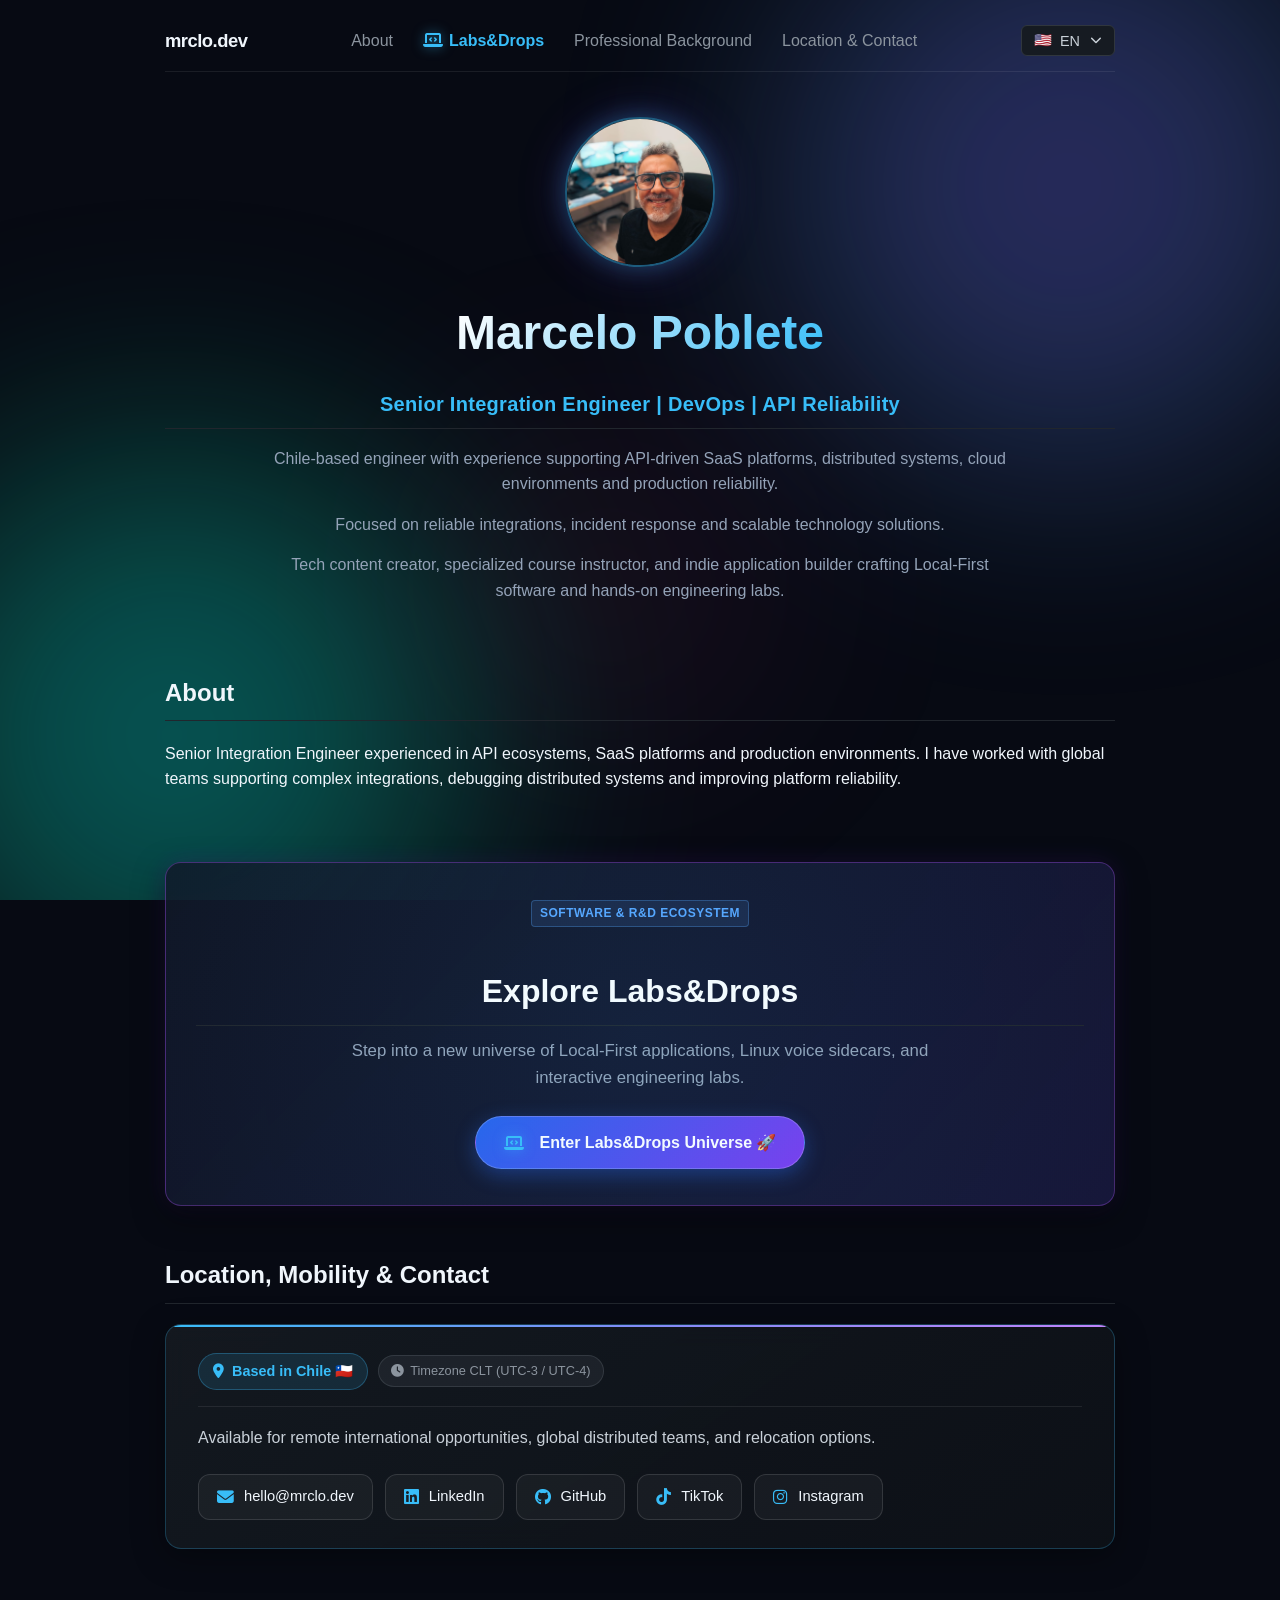
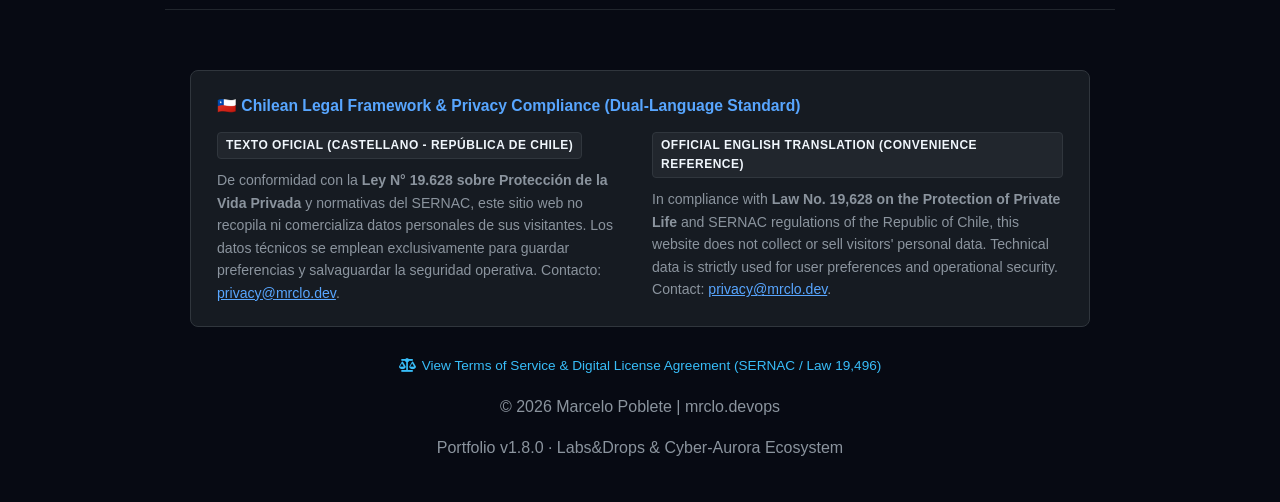
==== commit b50017c6: "feat: restructure layout with central Labs&Drops and dedicated background page" ====
--- a/index.html
+++ b/index.html
@@ -135,10 +135,9 @@
 
 <div class="nav-links">
     <a href="#about" data-i18n="nav.about">About</a>
-    <a href="#experience" data-i18n="nav.experience">Experience</a>
-    <a href="#skills" data-i18n="nav.skills">Skills</a>
     <a href="labs-drops/" style="color: #38bdf8; font-weight: 600;"><span class="working-dev-icon"><i class="fas fa-laptop-code"></i></span><span data-i18n="nav.labs_drops">Labs&Drops</span></a>
-    <a href="#contact" data-i18n="nav.contact">Contact</a>
+    <a href="background/" data-i18n="nav.background">Professional Background</a>
+    <a href="#contact" data-i18n="nav.contact">Location & Contact</a>
 </div>
 
 <div class="lang-switcher">
@@ -159,29 +158,15 @@
 
 </nav>
 
-
-
-
-
-
-
 <header>
-
-
 
 <img class="profile"
 src="assets/img/profile.jpg"
 alt="Marcelo Poblete">
 
-
-
-
-
 <h1>
 Marcelo Poblete
 </h1>
-
-
 
 <h2 data-i18n="header.role">
 Senior Integration Engineer | DevOps | API Reliability
@@ -196,93 +181,9 @@
 Focused on reliable integrations, incident response and scalable technology solutions.
 </p>
 
-<div class="buttons">
-
-<a class="button"
-href="assets/docs/Marcelo_Poblete_Integration_Engineer_Resume.pdf"
-download>
-<i class="fas fa-file-arrow-down"></i>
-<span data-i18n="header.btn.resume">Download Resume</span>
-</a>
-
-<a class="button secondary"
-href="mailto:hello@mrclo.dev">
-<i class="fas fa-envelope"></i>
-<span data-i18n="header.btn.contact">Contact Me</span>
-</a>
-
-<a class="button secondary"
-href="https://wa.me/56978283318?text=Hello%20Marcelo,%20we%20are%20interested%20in%20scheduling%20a%20meeting%20with%20you.%20Can%20you%20share%20your%20availability?"
-target="_blank">
-<i class="fab fa-whatsapp"></i>
-<span data-i18n="header.btn.whatsapp">WhatsApp</span>
-</a>
-
-</div>
-
-
-
-
-
-
-
-
-<div class="social-links">
-
-
-
-<a href="https://github.com/mrclo-devops"
-target="_blank">
-
-<i class="fab fa-github"></i>
-
-GitHub
-
-</a>
-
-
-
-
-<a href="https://www.linkedin.com/in/mrclo-devops/"
-target="_blank">
-
-<i class="fab fa-linkedin"></i>
-
-LinkedIn
-
-</a>
-
-
-
-
-
-<a href="https://www.tiktok.com/@mrclo_devops"
-target="_blank">
-
-<i class="fab fa-tiktok"></i>
-
-TikTok
-
-</a>
-
-
-
-
-<a href="https://www.instagram.com/mrclo_devops/"
-target="_blank">
-
-<i class="fab fa-instagram"></i>
-
-Instagram
-
-</a>
-
-
-
-</div>
-
-
-
+<p data-i18n="header.bio3">
+Tech content creator, specialized course instructor, and indie application builder crafting Local-First software and hands-on engineering labs.
+</p>
 
 </header>
 
@@ -309,52 +210,18 @@
 
 </section>
 
-<section id="highlights">
-
-<h2 data-i18n="highlights.title">
-Professional Highlights
-</h2>
-
-<div class="cards">
-
-<div class="card">
-<h3 data-i18n="highlights.card1.title">
-5+ Years
-</h3>
-<p data-i18n="highlights.card1.desc">
-SaaS Platforms & API Integrations
-</p>
-</div>
-
-<div class="card">
-<h3 data-i18n="highlights.card2.title">
-Global Teams
-</h3>
-<p data-i18n="highlights.card2.desc">
-Remote Collaboration Experience
-</p>
-</div>
-
-<div class="card">
-<h3 data-i18n="highlights.card3.title">
-P0/P1
-</h3>
-<p data-i18n="highlights.card3.desc">
-Incident Response & Reliability
-</p>
-</div>
-
-<div class="card">
-<h3 data-i18n="highlights.card4.title">
-Cloud
-</h3>
-<p data-i18n="highlights.card4.desc">
-AWS & Infrastructure Practices
-</p>
-</div>
-
-</div>
-
+<section class="labs-portal-teaser">
+    <div style="margin-bottom: 14px;">
+        <span class="lab-badge" data-i18n="labs.teaser.badge">Ecosistema de Software & R&D</span>
+    </div>
+    <h2 data-i18n="labs.teaser.title">Explora Labs&Drops</h2>
+    <p data-i18n="labs.teaser.desc">
+        Ingresa a un nuevo universo de aplicaciones Local-First, sidecars de voz para Linux y laboratorios interactivos de ingeniería.
+    </p>
+    <a href="labs-drops/" class="btn-portal-enter">
+        <span class="working-dev-icon"><i class="fas fa-laptop-code"></i></span>
+        <span data-i18n="labs.teaser.btn">Ingresar al Universo Labs&Drops 🚀</span>
+    </a>
 </section>
 
 <section id="contact" class="mobility-contact-section">
@@ -394,380 +261,17 @@
             <i class="fab fa-github"></i>
             <span>GitHub</span>
         </a>
-        <a href="https://wa.me/56999999999" target="_blank" rel="noopener noreferrer" class="contact-pill" title="WhatsApp">
-            <i class="fab fa-whatsapp"></i>
-            <span data-i18n="header.btn.whatsapp">WhatsApp</span>
+        <a href="https://www.tiktok.com/@mrclo_devops" target="_blank" rel="noopener noreferrer" class="contact-pill" title="TikTok">
+            <i class="fab fa-tiktok"></i>
+            <span>TikTok</span>
+        </a>
+        <a href="https://www.instagram.com/mrclo_devops/" target="_blank" rel="noopener noreferrer" class="contact-pill" title="Instagram">
+            <i class="fab fa-instagram"></i>
+            <span>Instagram</span>
         </a>
     </div>
 </div>
 
-</section>
-
-
-
-
-
-
-
-
-
-<section id="skills">
-
-<h2 data-i18n="skills.title">
-Skills
-</h2>
-
-<h3 data-i18n="skills.api">
-API & Integration
-</h3>
-
-<div class="skills">
-
-<span class="skill">REST APIs</span>
-
-<span class="skill">Webhooks</span>
-
-<span class="skill">OAuth 2.0</span>
-
-<span class="skill">JSON</span>
-
-<span class="skill">HTTP/HTTPS</span>
-
-<span class="skill">API Debugging</span>
-
-</div>
-
-<h3 data-i18n="skills.cloud">
-Cloud & DevOps
-</h3>
-
-<div class="skills">
-
-<span class="skill">AWS</span>
-
-<span class="skill">Terraform</span>
-
-<span class="skill">Docker</span>
-
-<span class="skill">Linux</span>
-
-<span class="skill">CI/CD</span>
-
-<span class="skill">Git</span>
-
-</div>
-
-<h3 data-i18n="skills.reliability">
-Reliability Engineering
-</h3>
-
-<div class="skills">
-
-<span class="skill">Incident Response</span>
-
-<span class="skill">MTTR Improvement</span>
-
-<span class="skill">Distributed Systems</span>
-
-<span class="skill">Monitoring</span>
-
-<span class="skill">SaaS Operations</span>
-
-<span class="skill">Root Cause Analysis</span>
-
-</div>
-
-
-
-</section>
-
-<section id="experience">
-
-    <h2 data-i18n="exp.title">
-        Experience
-    </h2>
-    <div class="experience-intro">
-
-        <h3 data-i18n="exp.intro.role">
-            Senior Integration Engineer
-        </h3>
-
-        <p data-i18n="exp.intro.desc">
-            Supporting enterprise SaaS and payment platforms by troubleshooting
-            complex integrations, investigating production issues, and improving
-            system reliability across distributed environments.
-        </p>
-
-    </div>
-
-    <div class="experience-grid">
-
-    <article class="experience-card">
-
-        <header class="experience-header">
-
-            <h3 class="company-name">
-                Rootly
-            </h3>
-
-            <h4 class="job-title" data-i18n="exp.rootly.role">
-                Senior Support & Integration Engineer
-            </h4>
-
-            <p class="job-meta" data-i18n="exp.rootly.meta">
-                Sep 2024 — Feb 2026
-                <br>
-                Canada · Remote
-            </p>
-
-        </header>
-
-
-        <details class="experience-details">
-
-            <summary data-i18n="exp.view_details">
-                View details
-            </summary>
-
-
-            <div class="details-content">
-
-                <p data-i18n="exp.rootly.desc">
-                    Supported enterprise SaaS customers by troubleshooting
-                    API integrations, production incidents and cloud
-                    infrastructure while collaborating with Engineering
-                    and Product teams.
-                </p>
-
-
-                <ul>
-
-                    <li data-i18n="exp.rootly.b1">
-                        Troubleshooting REST APIs and webhook integrations.
-                    </li>
-
-                    <li data-i18n="exp.rootly.b2">
-                        Production incident response and root cause analysis.
-                    </li>
-
-                    <li data-i18n="exp.rootly.b3">
-                        Supported cloud-based SaaS environments.
-                    </li>
-
-                    <li data-i18n="exp.rootly.b4">
-                        Collaborated with Engineering teams on technical issues.
-                    </li>
-
-                </ul>
-
-            </div>
-
-
-        </details>
-
-
-        <footer class="experience-footer">
-
-            <span>AWS</span>
-            <span>Terraform</span>
-            <span>REST APIs</span>
-            <span>Webhooks</span>
-            <span>OAuth 2.0</span>
-
-        </footer>
-
-
-    </article>
-    <article class="experience-card">
-
-        <header class="experience-header">
-
-            <h3 class="company-name">
-                PagerDuty
-            </h3>
-
-            <h4 class="job-title" data-i18n="exp.pd.role">
-                Technical Support Engineer
-            </h4>
-
-            <p class="job-meta" data-i18n="exp.pd.meta">
-                2022 — 2024
-                <br>
-                United States · Remote
-            </p>
-
-        </header>
-
-
-        <details class="experience-details">
-
-            <summary data-i18n="exp.view_details">
-                View details
-            </summary>
-
-
-            <div class="details-content">
-
-                <p data-i18n="exp.pd.desc">
-                    Supported global customers using cloud-based incident
-                    management solutions, troubleshooting technical issues,
-                    integrations and production environments.
-                </p>
-
-
-                <ul>
-
-                    <li data-i18n="exp.pd.b1">
-                        Troubleshot SaaS platform issues and customer integrations.
-                    </li>
-
-                    <li data-i18n="exp.pd.b2">
-                        Analyzed logs and technical data to identify root causes.
-                    </li>
-
-                    <li data-i18n="exp.pd.b3">
-                        Supported API integrations and technical investigations.
-                    </li>
-
-                    <li data-i18n="exp.pd.b4">
-                        Collaborated with Engineering teams across global environments.
-                    </li>
-
-                </ul>
-
-            </div>
-
-
-        </details>
-
-
-        <footer class="experience-footer">
-
-            <span>SaaS</span>
-            <span>REST APIs</span>
-            <span>JSON</span>
-            <span>Linux</span>
-            <span>Cloud</span>
-            <span>Incident Management</span>
-
-        </footer>
-
-
-    </article>
-    <article class="experience-card">
-
-        <header class="experience-header">
-
-            <h3 class="company-name">
-                Evo Payments / Pago Fácil
-            </h3>
-
-
-            <h4 class="job-title" data-i18n="exp.pf.role">
-                Integration Support Engineer
-            </h4>
-
-
-            <p class="job-meta" data-i18n="exp.pf.meta">
-                Jan 2020 — Jan 2023
-                <br>
-                Chile · Remote
-            </p>
-
-
-        </header>
-
-
-        <details class="experience-details">
-
-            <summary data-i18n="exp.view_details">
-                View details
-            </summary>
-
-
-            <div class="details-content">
-
-
-                <p data-i18n="exp.pf.desc">
-                    Supported high-volume payment gateway integrations
-                    in production environments, ensuring reliable transaction
-                    processing and troubleshooting complex integration issues.
-                </p>
-
-
-                <ul>
-
-                    <li data-i18n="exp.pf.b1">
-                        Supported high-volume payment gateway integrations
-                        in production environments.
-                    </li>
-
-
-                    <li data-i18n="exp.pf.b2">
-                        Performed SQL analysis and log investigations to resolve
-                        reconciliation discrepancies and transaction failures.
-                    </li>
-
-
-                    <li data-i18n="exp.pf.b3">
-                        Investigated API contract mismatches, webhook delivery
-                        issues and payload validation errors.
-                    </li>
-
-
-                    <li data-i18n="exp.pf.b4">
-                        Refined retry strategies and fault-isolation practices
-                        to support reliable payment processing.
-                    </li>
-
-
-                    <li data-i18n="exp.pf.b5">
-                        Collaborated with Engineering and Operations teams
-                        during production releases.
-                    </li>
-
-
-                </ul>
-
-
-            </div>
-
-
-        </details>
-
-
-        <footer class="experience-footer">
-
-            <span>REST APIs</span>
-            <span>Webhooks</span>
-            <span>SQL</span>
-            <span>JSON</span>
-            <span>PCI DSS</span>
-            <span>Payments</span>
-
-
-        </footer>
-
-
-    </article>
-    </div>
-</section>
-
-
-
-
-<section class="labs-portal-teaser">
-    <div style="margin-bottom: 14px;">
-        <span class="lab-badge" data-i18n="labs.teaser.badge">Ecosistema de Software & R&D</span>
-    </div>
-    <h2 data-i18n="labs.teaser.title">Explora Labs&Drops</h2>
-    <p data-i18n="labs.teaser.desc">
-        Ingresa a un nuevo universo de aplicaciones Local-First, sidecars de voz para Linux y laboratorios interactivos de ingeniería.
-    </p>
-    <a href="labs-drops/" class="btn-portal-enter">
-        <span class="working-dev-icon"><i class="fas fa-laptop-code"></i></span>
-        <span data-i18n="labs.teaser.btn">Ingresar al Universo Labs&Drops 🚀</span>
-    </a>
 </section>
 
 <footer>
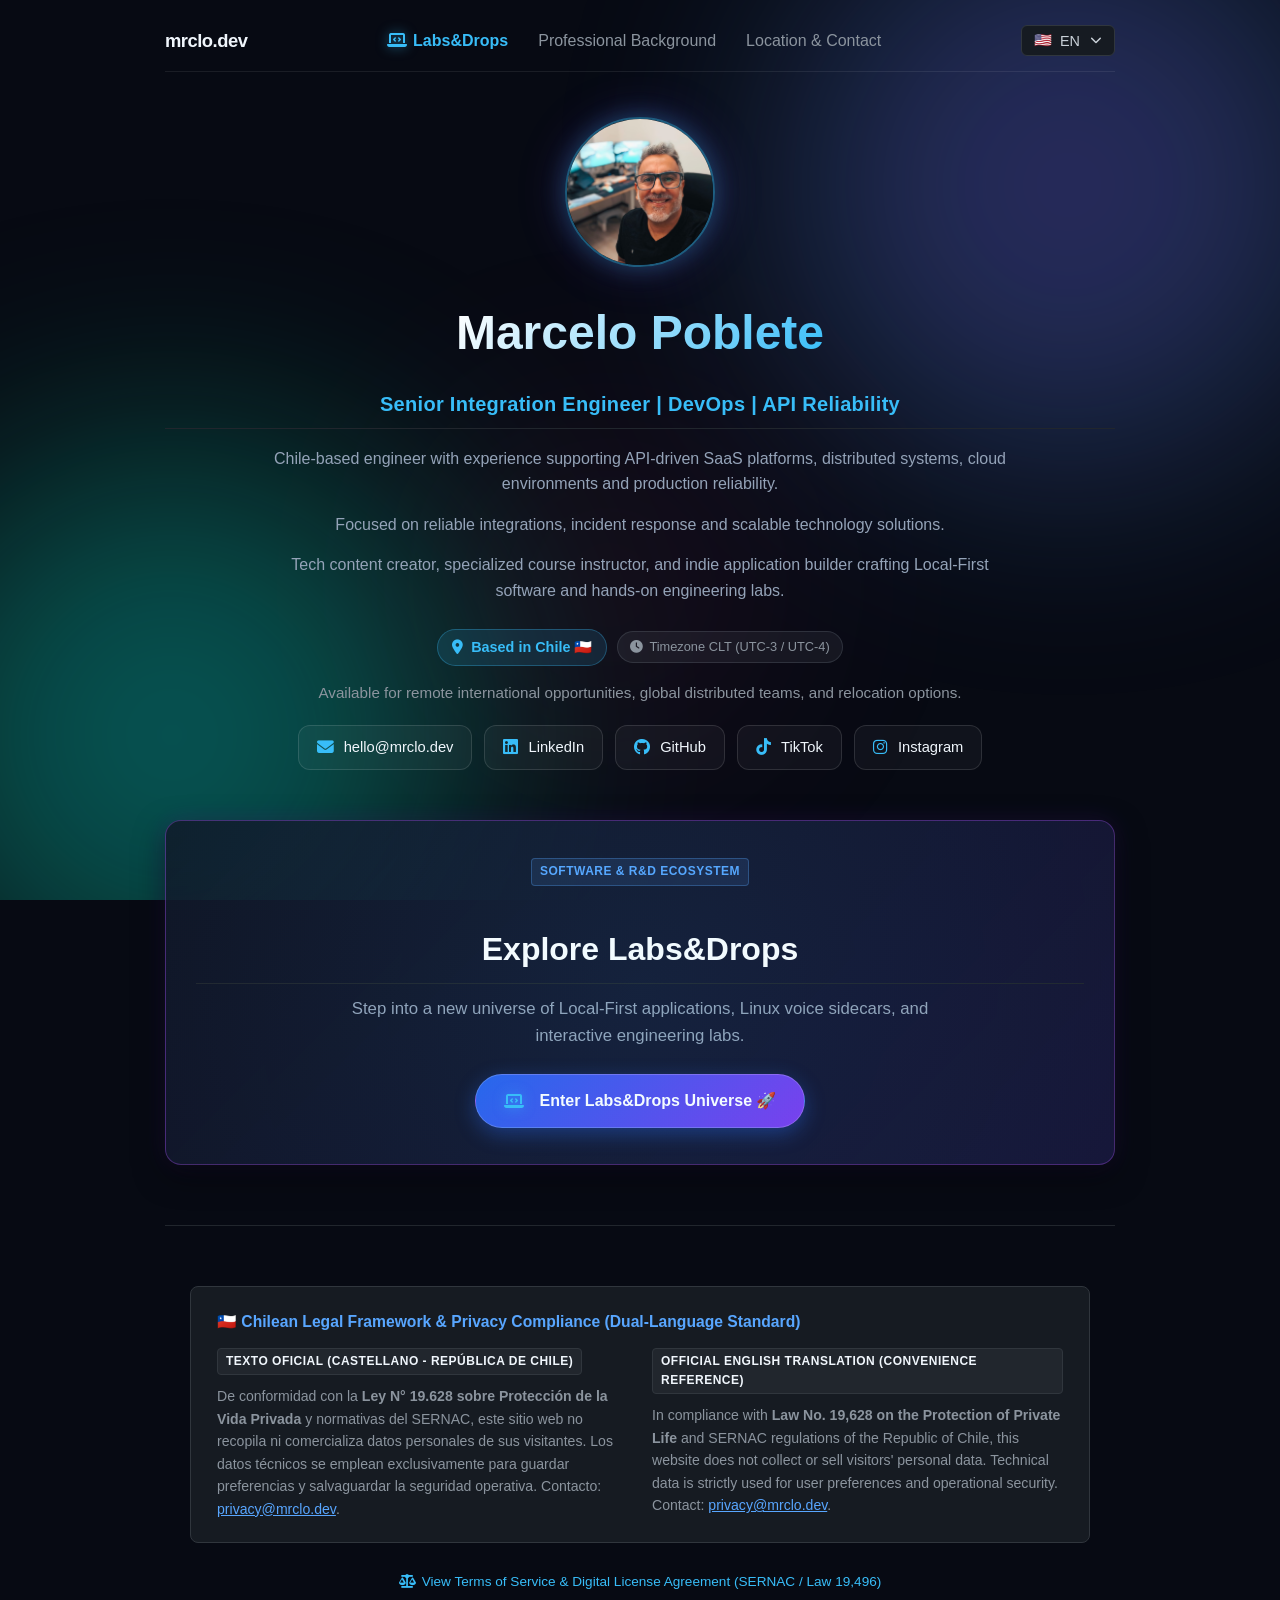
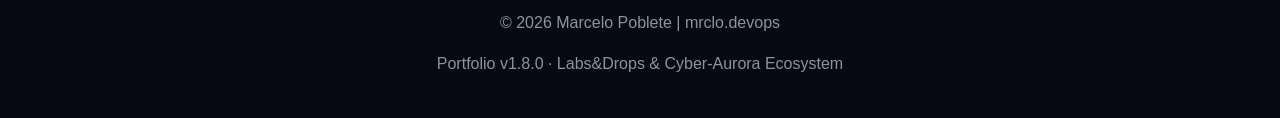
==== commit 417862f5: "refactor: integrate mobility and contact into hero, elevate Labs&Drops, and enhance background card" ====
--- a/index.html
+++ b/index.html
@@ -134,7 +134,6 @@
 </a>
 
 <div class="nav-links">
-    <a href="#about" data-i18n="nav.about">About</a>
     <a href="labs-drops/" style="color: #38bdf8; font-weight: 600;"><span class="working-dev-icon"><i class="fas fa-laptop-code"></i></span><span data-i18n="nav.labs_drops">Labs&Drops</span></a>
     <a href="background/" data-i18n="nav.background">Professional Background</a>
     <a href="#contact" data-i18n="nav.contact">Location & Contact</a>
@@ -185,30 +184,45 @@
 Tech content creator, specialized course instructor, and indie application builder crafting Local-First software and hands-on engineering labs.
 </p>
 
+<div class="loc-pill-container" style="justify-content: center; margin: 25px 0 15px 0;">
+    <span class="loc-badge">
+        <i class="fas fa-location-dot"></i>
+        <span data-i18n="contact.loc.title">Radicado en Chile 🇨🇱</span>
+    </span>
+    <span class="timezone-badge">
+        <i class="fas fa-clock"></i>
+        <span data-i18n="contact.loc.badge">Zona Horaria CLT (UTC-3 / UTC-4)</span>
+    </span>
+</div>
+
+<p class="mobility-desc" style="text-align: center; max-width: 650px; margin: 0 auto 20px auto; font-size: 0.95rem; color: #8b949e;" data-i18n="contact.unified.desc">
+    Disponible para oportunidades internacionales remotas, equipos distribuidos globales y opciones de reubicación.
+</p>
+
+<div id="contact" class="contact-pill-list" style="justify-content: center; margin-bottom: 30px;">
+    <a href="mailto:hello@mrclo.dev" class="contact-pill" title="Email">
+        <i class="fas fa-envelope"></i>
+        <span>hello@mrclo.dev</span>
+    </a>
+    <a href="https://linkedin.com/in/mrclo-devops" target="_blank" rel="noopener noreferrer" class="contact-pill" title="LinkedIn">
+        <i class="fab fa-linkedin"></i>
+        <span>LinkedIn</span>
+    </a>
+    <a href="https://github.com/mrclo-devops" target="_blank" rel="noopener noreferrer" class="contact-pill" title="GitHub">
+        <i class="fab fa-github"></i>
+        <span>GitHub</span>
+    </a>
+    <a href="https://www.tiktok.com/@mrclo_devops" target="_blank" rel="noopener noreferrer" class="contact-pill" title="TikTok">
+        <i class="fab fa-tiktok"></i>
+        <span>TikTok</span>
+    </a>
+    <a href="https://www.instagram.com/mrclo_devops/" target="_blank" rel="noopener noreferrer" class="contact-pill" title="Instagram">
+        <i class="fab fa-instagram"></i>
+        <span>Instagram</span>
+    </a>
+</div>
+
 </header>
-
-
-
-
-
-
-
-
-
-<section id="about">
-
-<h2 data-i18n="about.title">
-About
-</h2>
-
-<p data-i18n="about.desc">
-Senior Integration Engineer experienced in API ecosystems,
-SaaS platforms and production environments.
-I have worked with global teams supporting complex integrations,
-debugging distributed systems and improving platform reliability.
-</p>
-
-</section>
 
 <section class="labs-portal-teaser">
     <div style="margin-bottom: 14px;">
@@ -224,56 +238,6 @@
     </a>
 </section>
 
-<section id="contact" class="mobility-contact-section">
-
-<h2 data-i18n="contact.unified.title">
-Location, Mobility & Contact
-</h2>
-
-<div class="mobility-contact-card">
-    <div class="mobility-contact-header">
-        <div class="loc-pill-container">
-            <span class="loc-badge">
-                <i class="fas fa-location-dot"></i>
-                <span data-i18n="contact.loc.title">Radicado en Chile 🇨🇱</span>
-            </span>
-            <span class="timezone-badge">
-                <i class="fas fa-clock"></i>
-                <span data-i18n="contact.loc.badge">Zona Horaria CLT (UTC-3 / UTC-4)</span>
-            </span>
-        </div>
-    </div>
-
-    <p class="mobility-desc" data-i18n="contact.unified.desc">
-        Disponible para oportunidades internacionales remotas, equipos distribuidos globales y opciones de reubicación.
-    </p>
-
-    <div class="contact-pill-list">
-        <a href="mailto:hello@mrclo.dev" class="contact-pill" title="Email">
-            <i class="fas fa-envelope"></i>
-            <span>hello@mrclo.dev</span>
-        </a>
-        <a href="https://linkedin.com/in/mrclo-devops" target="_blank" rel="noopener noreferrer" class="contact-pill" title="LinkedIn">
-            <i class="fab fa-linkedin"></i>
-            <span>LinkedIn</span>
-        </a>
-        <a href="https://github.com/mrclo-devops" target="_blank" rel="noopener noreferrer" class="contact-pill" title="GitHub">
-            <i class="fab fa-github"></i>
-            <span>GitHub</span>
-        </a>
-        <a href="https://www.tiktok.com/@mrclo_devops" target="_blank" rel="noopener noreferrer" class="contact-pill" title="TikTok">
-            <i class="fab fa-tiktok"></i>
-            <span>TikTok</span>
-        </a>
-        <a href="https://www.instagram.com/mrclo_devops/" target="_blank" rel="noopener noreferrer" class="contact-pill" title="Instagram">
-            <i class="fab fa-instagram"></i>
-            <span>Instagram</span>
-        </a>
-    </div>
-</div>
-
-</section>
-
 <footer>
 
     <div class="legal-framework">
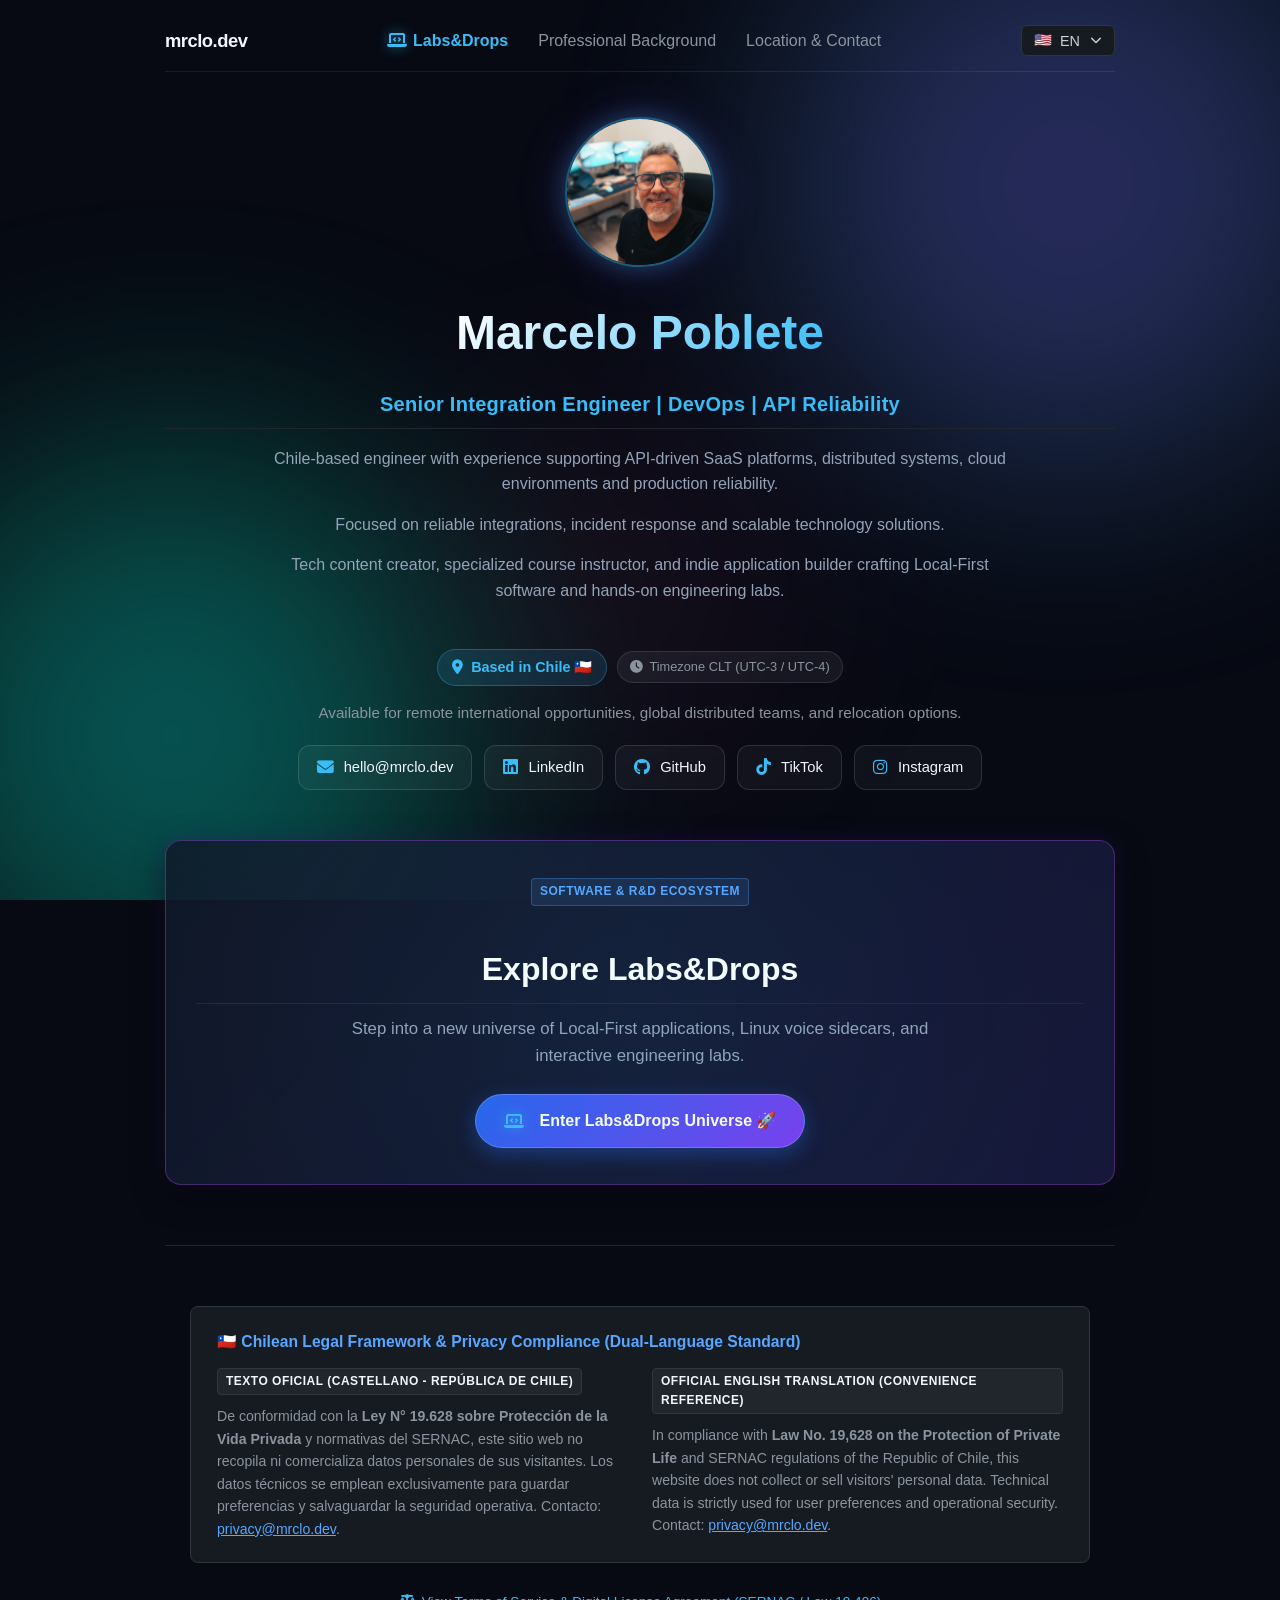
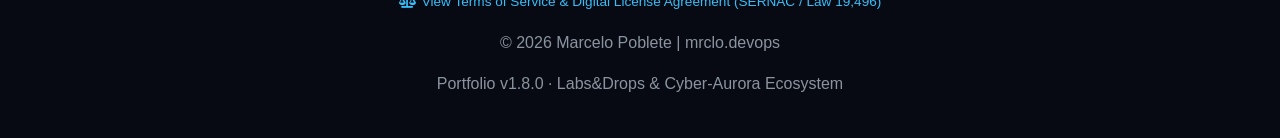
==== commit 46ffc8ff: "refactor: optimize section hierarchy in background, add profile photo, and fix contact scroll offset" ====
--- a/index.html
+++ b/index.html
@@ -184,42 +184,44 @@
 Tech content creator, specialized course instructor, and indie application builder crafting Local-First software and hands-on engineering labs.
 </p>
 
-<div class="loc-pill-container" style="justify-content: center; margin: 25px 0 15px 0;">
-    <span class="loc-badge">
-        <i class="fas fa-location-dot"></i>
-        <span data-i18n="contact.loc.title">Radicado en Chile 🇨🇱</span>
-    </span>
-    <span class="timezone-badge">
-        <i class="fas fa-clock"></i>
-        <span data-i18n="contact.loc.badge">Zona Horaria CLT (UTC-3 / UTC-4)</span>
-    </span>
-</div>
-
-<p class="mobility-desc" style="text-align: center; max-width: 650px; margin: 0 auto 20px auto; font-size: 0.95rem; color: #8b949e;" data-i18n="contact.unified.desc">
-    Disponible para oportunidades internacionales remotas, equipos distribuidos globales y opciones de reubicación.
-</p>
-
-<div id="contact" class="contact-pill-list" style="justify-content: center; margin-bottom: 30px;">
-    <a href="mailto:hello@mrclo.dev" class="contact-pill" title="Email">
-        <i class="fas fa-envelope"></i>
-        <span>hello@mrclo.dev</span>
-    </a>
-    <a href="https://linkedin.com/in/mrclo-devops" target="_blank" rel="noopener noreferrer" class="contact-pill" title="LinkedIn">
-        <i class="fab fa-linkedin"></i>
-        <span>LinkedIn</span>
-    </a>
-    <a href="https://github.com/mrclo-devops" target="_blank" rel="noopener noreferrer" class="contact-pill" title="GitHub">
-        <i class="fab fa-github"></i>
-        <span>GitHub</span>
-    </a>
-    <a href="https://www.tiktok.com/@mrclo_devops" target="_blank" rel="noopener noreferrer" class="contact-pill" title="TikTok">
-        <i class="fab fa-tiktok"></i>
-        <span>TikTok</span>
-    </a>
-    <a href="https://www.instagram.com/mrclo_devops/" target="_blank" rel="noopener noreferrer" class="contact-pill" title="Instagram">
-        <i class="fab fa-instagram"></i>
-        <span>Instagram</span>
-    </a>
+<div id="contact" style="scroll-margin-top: 90px; padding-top: 10px;">
+    <div class="loc-pill-container" style="justify-content: center; margin: 20px 0 15px 0;">
+        <span class="loc-badge">
+            <i class="fas fa-location-dot"></i>
+            <span data-i18n="contact.loc.title">Radicado en Chile 🇨🇱</span>
+        </span>
+        <span class="timezone-badge">
+            <i class="fas fa-clock"></i>
+            <span data-i18n="contact.loc.badge">Zona Horaria CLT (UTC-3 / UTC-4)</span>
+        </span>
+    </div>
+
+    <p class="mobility-desc" style="text-align: center; max-width: 650px; margin: 0 auto 20px auto; font-size: 0.95rem; color: #8b949e;" data-i18n="contact.unified.desc">
+        Disponible para oportunidades internacionales remotas, equipos distribuidos globales y opciones de reubicación.
+    </p>
+
+    <div class="contact-pill-list" style="justify-content: center; margin-bottom: 30px;">
+        <a href="mailto:hello@mrclo.dev" class="contact-pill" title="Email">
+            <i class="fas fa-envelope"></i>
+            <span>hello@mrclo.dev</span>
+        </a>
+        <a href="https://linkedin.com/in/mrclo-devops" target="_blank" rel="noopener noreferrer" class="contact-pill" title="LinkedIn">
+            <i class="fab fa-linkedin"></i>
+            <span>LinkedIn</span>
+        </a>
+        <a href="https://github.com/mrclo-devops" target="_blank" rel="noopener noreferrer" class="contact-pill" title="GitHub">
+            <i class="fab fa-github"></i>
+            <span>GitHub</span>
+        </a>
+        <a href="https://www.tiktok.com/@mrclo_devops" target="_blank" rel="noopener noreferrer" class="contact-pill" title="TikTok">
+            <i class="fab fa-tiktok"></i>
+            <span>TikTok</span>
+        </a>
+        <a href="https://www.instagram.com/mrclo_devops/" target="_blank" rel="noopener noreferrer" class="contact-pill" title="Instagram">
+            <i class="fab fa-instagram"></i>
+            <span>Instagram</span>
+        </a>
+    </div>
 </div>
 
 </header>
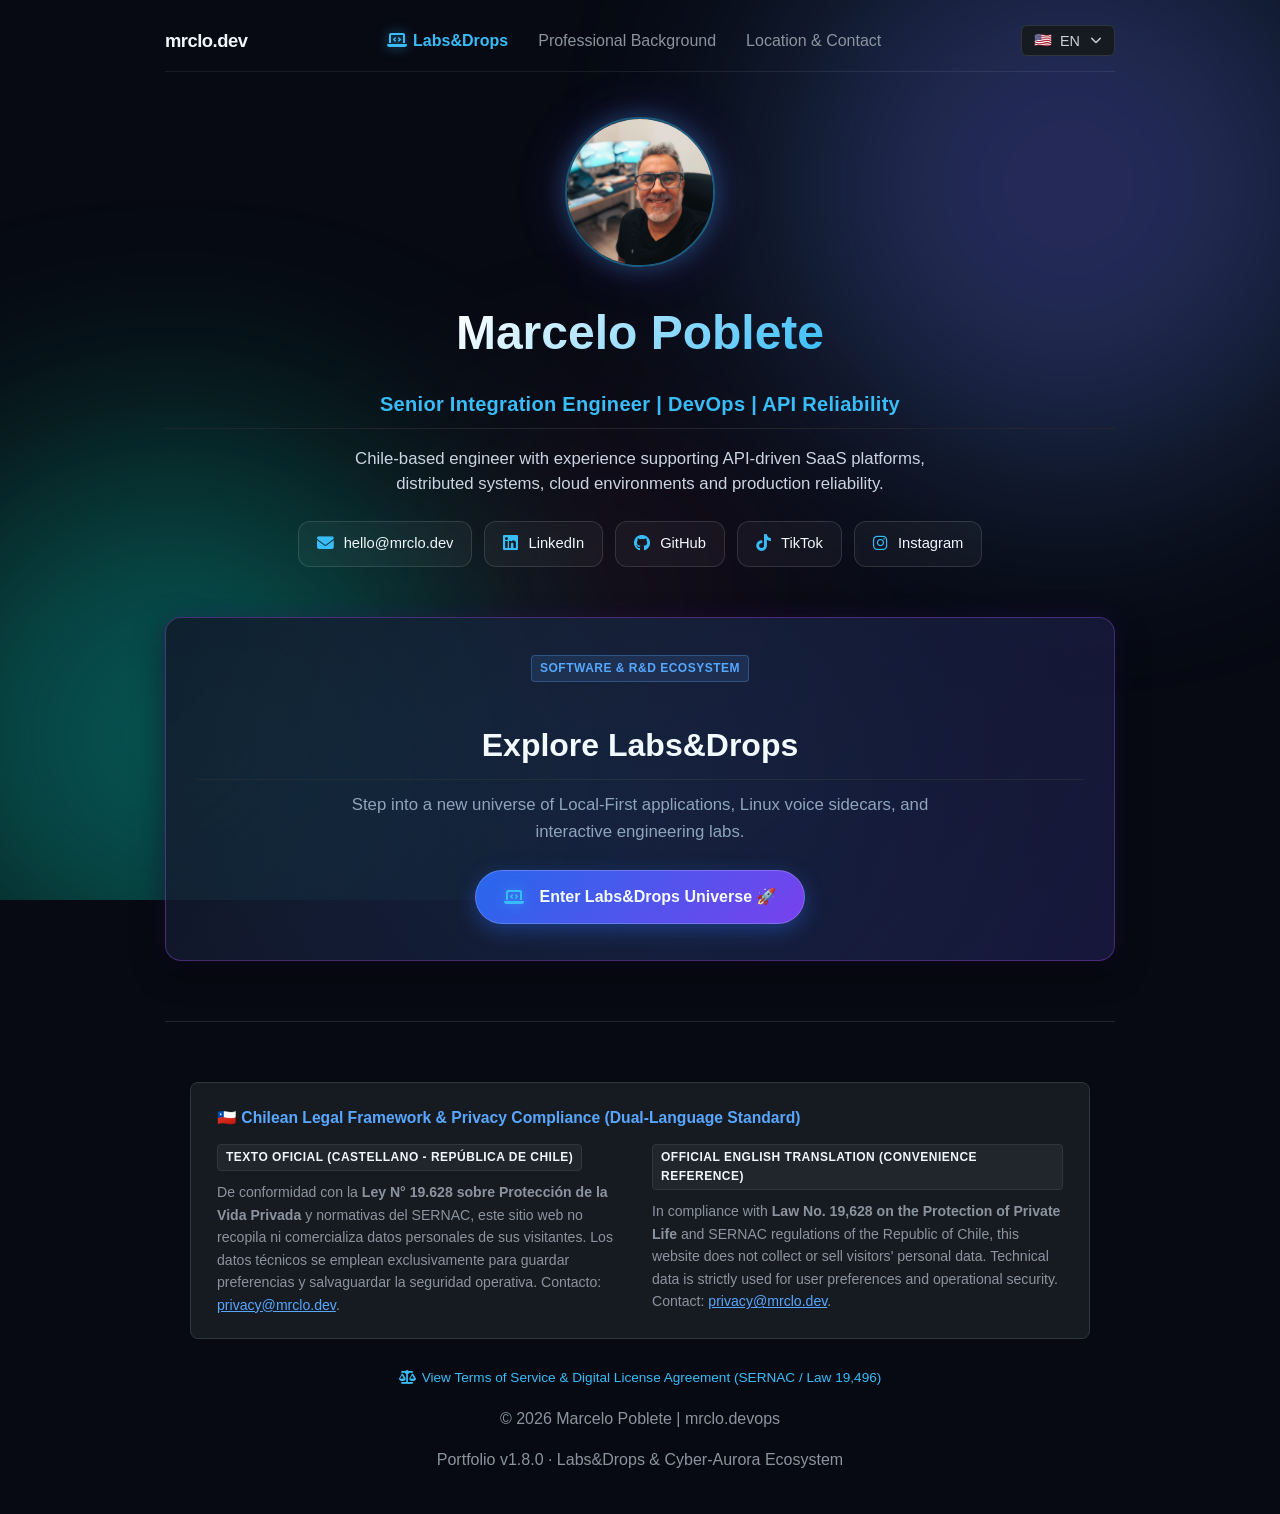
==== commit c7b5022f: "refactor: simplify landing hero to crisp intro with social pills and route contact nav to background" ====
--- a/index.html
+++ b/index.html
@@ -136,7 +136,7 @@
 <div class="nav-links">
     <a href="labs-drops/" style="color: #38bdf8; font-weight: 600;"><span class="working-dev-icon"><i class="fas fa-laptop-code"></i></span><span data-i18n="nav.labs_drops">Labs&Drops</span></a>
     <a href="background/" data-i18n="nav.background">Professional Background</a>
-    <a href="#contact" data-i18n="nav.contact">Location & Contact</a>
+    <a href="background/#contact" data-i18n="nav.contact">Location & Contact</a>
 </div>
 
 <div class="lang-switcher">
@@ -171,57 +171,31 @@
 Senior Integration Engineer | DevOps | API Reliability
 </h2>
 
-<p data-i18n="header.bio1">
-Chile-based engineer with experience supporting API-driven SaaS platforms,
-distributed systems, cloud environments and production reliability.
+<p style="color: #cbd5e1; font-size: 1.05rem; max-width: 650px; margin: 10px auto 25px auto; line-height: 1.5;" data-i18n="header.bio1">
+Chile-based engineer with experience supporting API-driven SaaS platforms, distributed systems, cloud environments and production reliability.
 </p>
 
-<p data-i18n="header.bio2">
-Focused on reliable integrations, incident response and scalable technology solutions.
-</p>
-
-<p data-i18n="header.bio3">
-Tech content creator, specialized course instructor, and indie application builder crafting Local-First software and hands-on engineering labs.
-</p>
-
-<div id="contact" style="scroll-margin-top: 90px; padding-top: 10px;">
-    <div class="loc-pill-container" style="justify-content: center; margin: 20px 0 15px 0;">
-        <span class="loc-badge">
-            <i class="fas fa-location-dot"></i>
-            <span data-i18n="contact.loc.title">Radicado en Chile 🇨🇱</span>
-        </span>
-        <span class="timezone-badge">
-            <i class="fas fa-clock"></i>
-            <span data-i18n="contact.loc.badge">Zona Horaria CLT (UTC-3 / UTC-4)</span>
-        </span>
-    </div>
-
-    <p class="mobility-desc" style="text-align: center; max-width: 650px; margin: 0 auto 20px auto; font-size: 0.95rem; color: #8b949e;" data-i18n="contact.unified.desc">
-        Disponible para oportunidades internacionales remotas, equipos distribuidos globales y opciones de reubicación.
-    </p>
-
-    <div class="contact-pill-list" style="justify-content: center; margin-bottom: 30px;">
-        <a href="mailto:hello@mrclo.dev" class="contact-pill" title="Email">
-            <i class="fas fa-envelope"></i>
-            <span>hello@mrclo.dev</span>
-        </a>
-        <a href="https://linkedin.com/in/mrclo-devops" target="_blank" rel="noopener noreferrer" class="contact-pill" title="LinkedIn">
-            <i class="fab fa-linkedin"></i>
-            <span>LinkedIn</span>
-        </a>
-        <a href="https://github.com/mrclo-devops" target="_blank" rel="noopener noreferrer" class="contact-pill" title="GitHub">
-            <i class="fab fa-github"></i>
-            <span>GitHub</span>
-        </a>
-        <a href="https://www.tiktok.com/@mrclo_devops" target="_blank" rel="noopener noreferrer" class="contact-pill" title="TikTok">
-            <i class="fab fa-tiktok"></i>
-            <span>TikTok</span>
-        </a>
-        <a href="https://www.instagram.com/mrclo_devops/" target="_blank" rel="noopener noreferrer" class="contact-pill" title="Instagram">
-            <i class="fab fa-instagram"></i>
-            <span>Instagram</span>
-        </a>
-    </div>
+<div class="contact-pill-list" style="justify-content: center; margin-bottom: 25px;">
+    <a href="mailto:hello@mrclo.dev" class="contact-pill" title="Email">
+        <i class="fas fa-envelope"></i>
+        <span>hello@mrclo.dev</span>
+    </a>
+    <a href="https://linkedin.com/in/mrclo-devops" target="_blank" rel="noopener noreferrer" class="contact-pill" title="LinkedIn">
+        <i class="fab fa-linkedin"></i>
+        <span>LinkedIn</span>
+    </a>
+    <a href="https://github.com/mrclo-devops" target="_blank" rel="noopener noreferrer" class="contact-pill" title="GitHub">
+        <i class="fab fa-github"></i>
+        <span>GitHub</span>
+    </a>
+    <a href="https://www.tiktok.com/@mrclo_devops" target="_blank" rel="noopener noreferrer" class="contact-pill" title="TikTok">
+        <i class="fab fa-tiktok"></i>
+        <span>TikTok</span>
+    </a>
+    <a href="https://www.instagram.com/mrclo_devops/" target="_blank" rel="noopener noreferrer" class="contact-pill" title="Instagram">
+        <i class="fab fa-instagram"></i>
+        <span>Instagram</span>
+    </a>
 </div>
 
 </header>
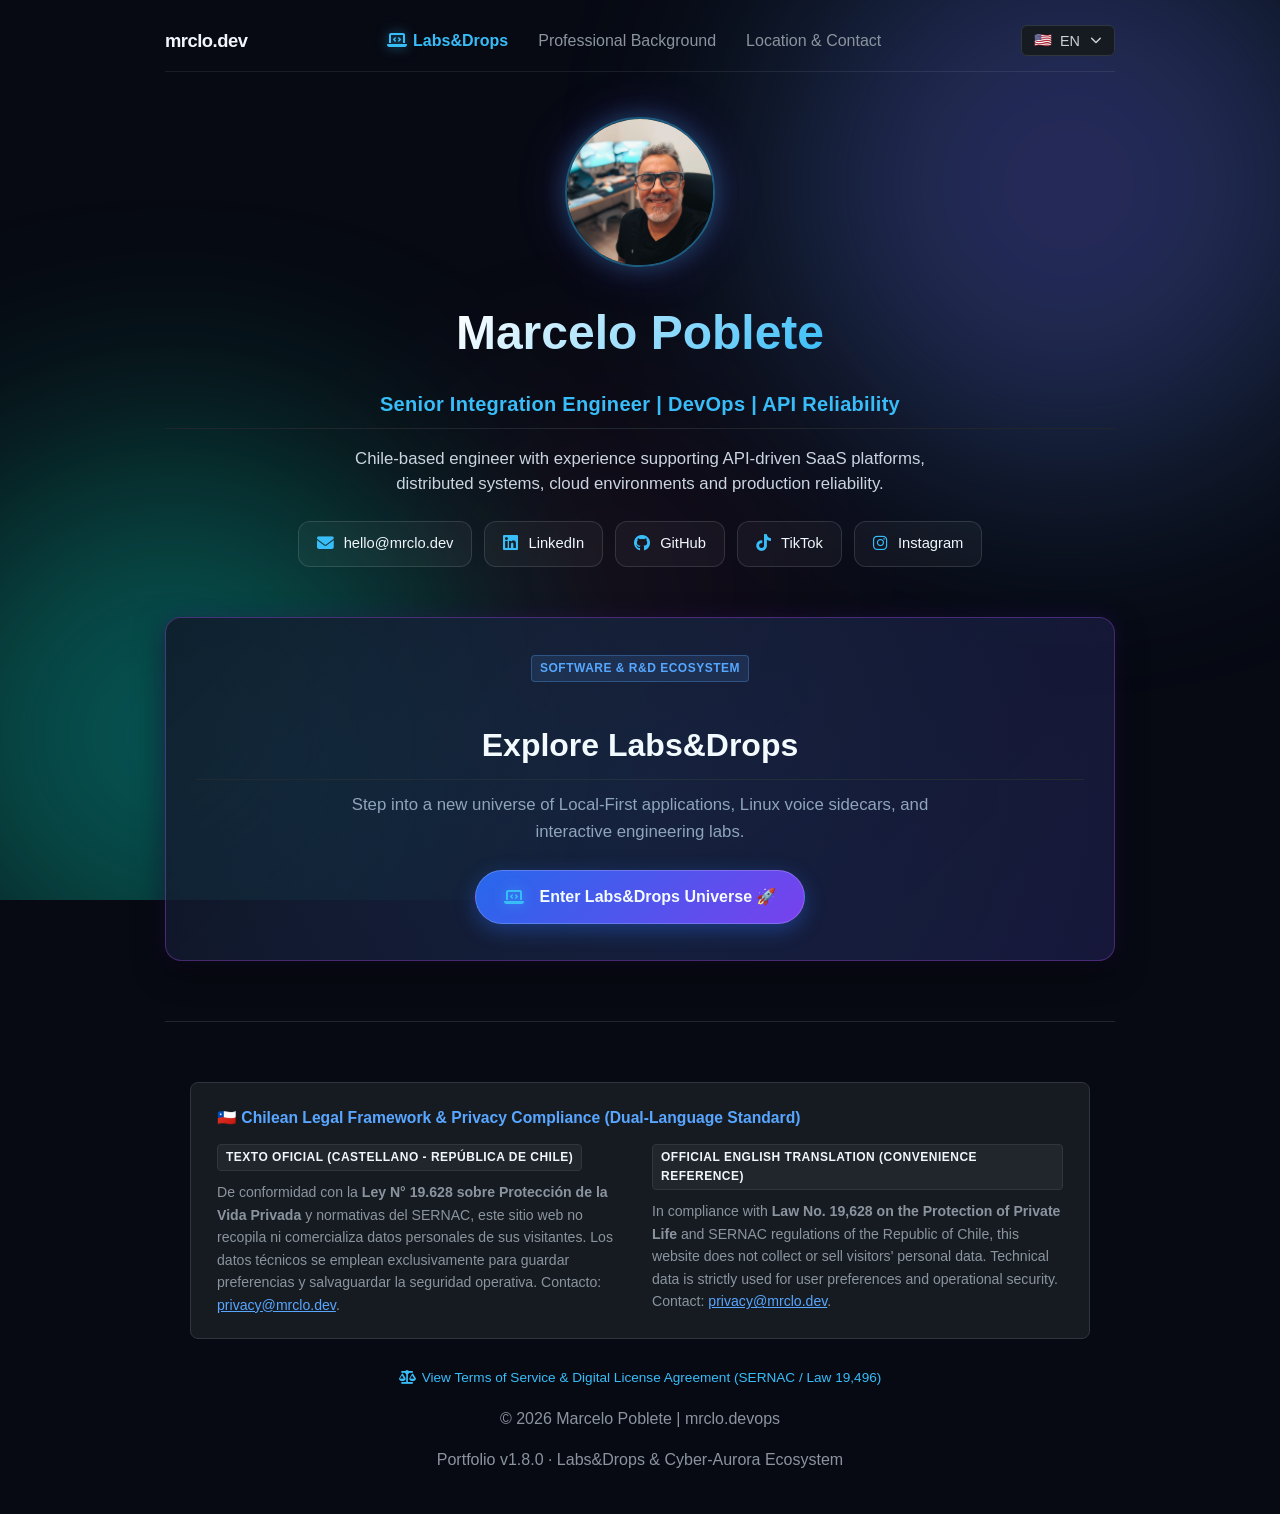
==== commit 93951ee2: "fix: ensure Location & Contact navigation consistently routes to /background/#contact across all pag" ====
--- a/index.html
+++ b/index.html
@@ -136,7 +136,7 @@
 <div class="nav-links">
     <a href="labs-drops/" style="color: #38bdf8; font-weight: 600;"><span class="working-dev-icon"><i class="fas fa-laptop-code"></i></span><span data-i18n="nav.labs_drops">Labs&Drops</span></a>
     <a href="background/" data-i18n="nav.background">Professional Background</a>
-    <a href="background/#contact" data-i18n="nav.contact">Location & Contact</a>
+    <a href="/background/#contact" data-i18n="nav.contact">Location & Contact</a>
 </div>
 
 <div class="lang-switcher">
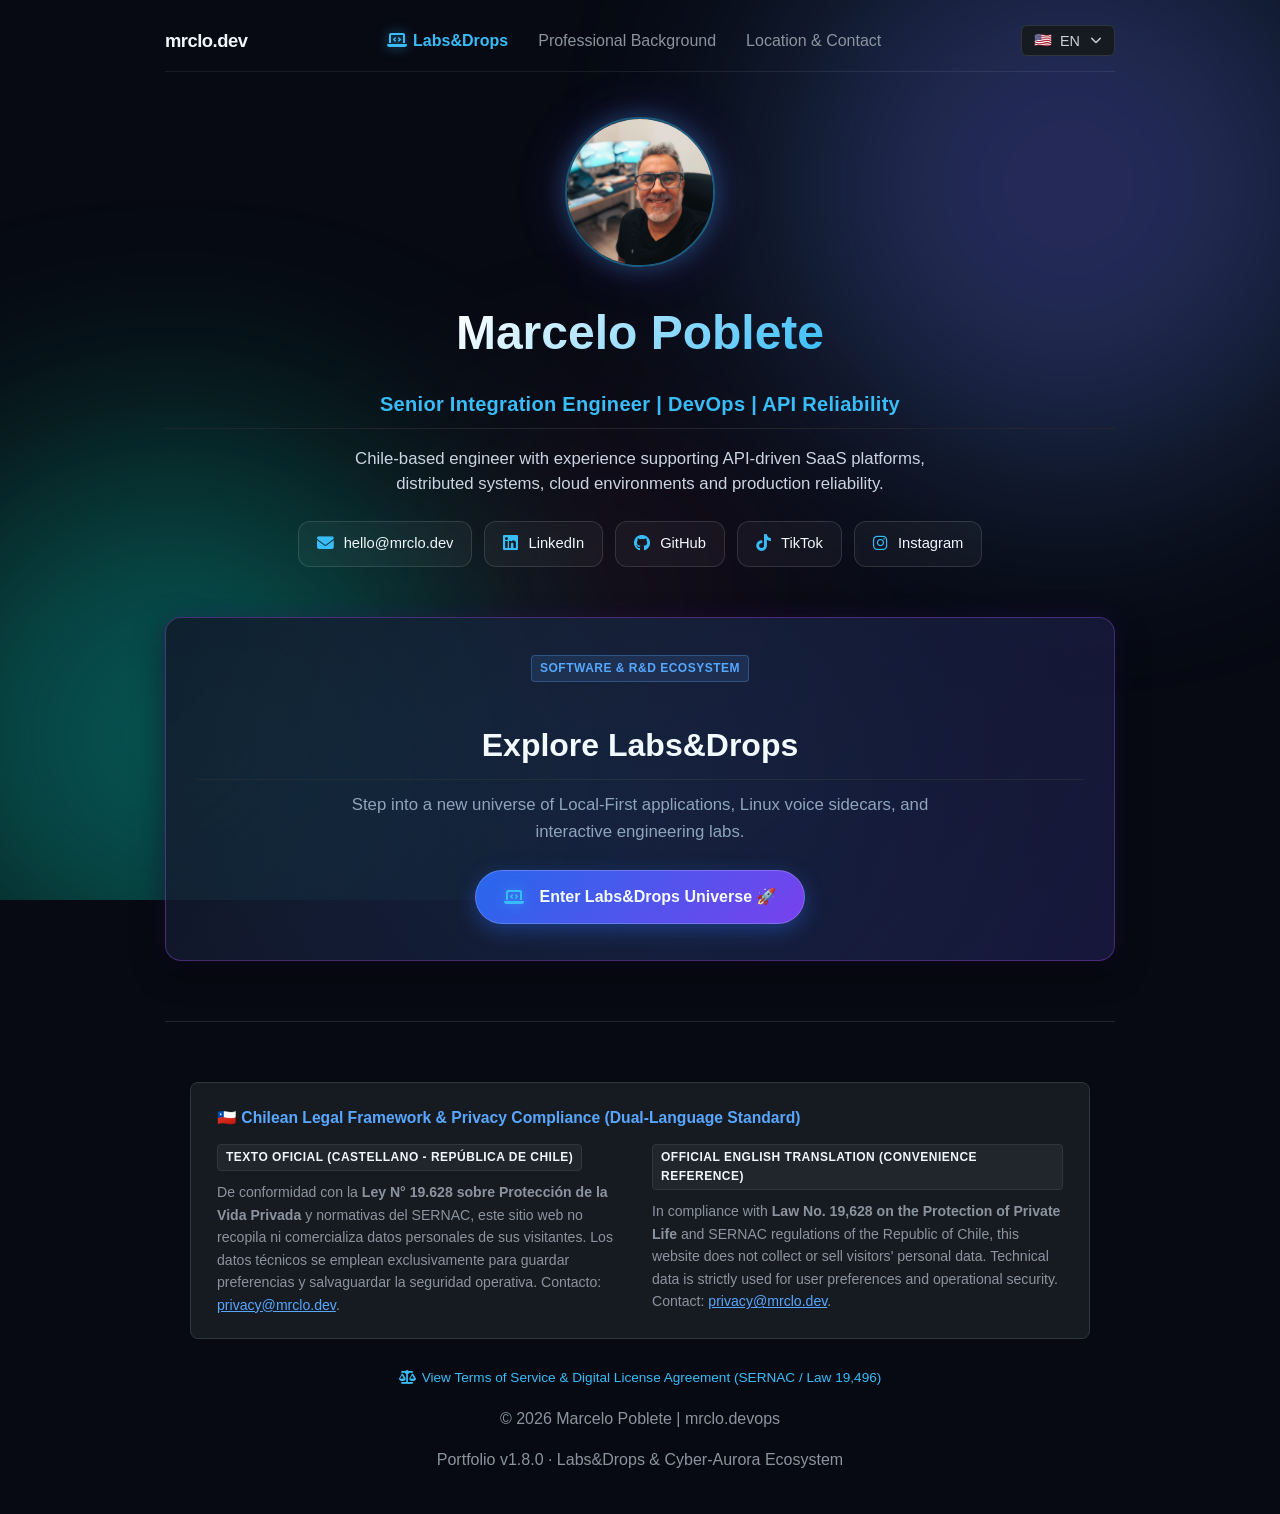
==== commit 64eb1491: "feat(ui): distinct visual worlds, Labs&Drops card theming, and professional background page" ====
--- a/index.html
+++ b/index.html
@@ -62,11 +62,11 @@
     <meta name="twitter:image" content="https://mrclo.dev/assets/img/profile.jpg">
 
 
-    <link rel="icon" type="image/svg+xml" href="/assets/img/favicon.svg?v=1.8.0">
-    <link rel="icon" type="image/png" sizes="32x32" href="/assets/img/favicon-32x32.png?v=1.8.0">
-    <link rel="icon" type="image/png" sizes="16x16" href="/assets/img/favicon-16x16.png?v=1.8.0">
-    <link rel="apple-touch-icon" sizes="180x180" href="/assets/img/apple-touch-icon.png?v=1.8.0">
-    <link rel="shortcut icon" href="/assets/img/favicon.ico?v=1.8.0">
+    <link rel="icon" type="image/svg+xml" href="/assets/img/favicon.svg?v=1.9.0">
+    <link rel="icon" type="image/png" sizes="32x32" href="/assets/img/favicon-32x32.png?v=1.9.0">
+    <link rel="icon" type="image/png" sizes="16x16" href="/assets/img/favicon-16x16.png?v=1.9.0">
+    <link rel="apple-touch-icon" sizes="180x180" href="/assets/img/apple-touch-icon.png?v=1.9.0">
+    <link rel="shortcut icon" href="/assets/img/favicon.ico?v=1.9.0">
 
 
 
@@ -233,7 +233,7 @@
     </p>
 
     <p data-i18n="footer.version">
-    Portfolio v1.8.0 · Labs&Drops & Cyber-Aurora Ecosystem
+    Portfolio v1.9.0 · Labs&Drops & Cyber-Aurora Ecosystem
     </p>
 
 </footer>
--- a/assets/css/labs.css
+++ b/assets/css/labs.css
@@ -157,27 +157,58 @@
   position: relative;
 }
 
-.labs-back-btn {
+.labs-brand-breadcrumb {
   display: inline-flex;
   align-items: center;
-  justify-content: center;
-  width: 40px;
-  height: 40px;
+  gap: 10px;
+  background: rgba(255, 255, 255, 0.04);
+  border: 1px solid rgba(255, 255, 255, 0.1);
+  padding: 6px 14px 6px 10px;
   border-radius: 10px;
-  background: rgba(255, 255, 255, 0.05);
-  border: 1px solid rgba(255, 255, 255, 0.12);
-  color: #c9d1d9;
   text-decoration: none;
-  font-size: 1.05rem;
   transition: all 0.25s ease;
-}
-
-.labs-back-btn:hover {
-  background: rgba(56, 189, 248, 0.15);
-  border-color: var(--labs-cyan);
+  font-size: 0.92rem;
+}
+
+.labs-brand-breadcrumb:hover {
+  background: rgba(56, 189, 248, 0.12);
+  border-color: rgba(56, 189, 248, 0.35);
+  box-shadow: 0 0 15px rgba(56, 189, 248, 0.2);
+}
+
+.breadcrumb-back-icon {
+  display: inline-flex;
+  align-items: center;
+  justify-content: center;
+  width: 26px;
+  height: 26px;
+  border-radius: 6px;
+  background: rgba(255, 255, 255, 0.08);
   color: var(--labs-cyan);
+  font-size: 0.85rem;
+  transition: transform 0.2s ease;
+}
+
+.labs-brand-breadcrumb:hover .breadcrumb-back-icon {
   transform: translateX(-3px);
-  box-shadow: 0 0 15px rgba(56, 189, 248, 0.3);
+  background: var(--labs-cyan);
+  color: #030712;
+}
+
+.breadcrumb-brand {
+  color: #94a3b8;
+  font-weight: 500;
+}
+
+.breadcrumb-sep {
+  color: rgba(255, 255, 255, 0.2);
+  font-size: 0.85rem;
+}
+
+.breadcrumb-current {
+  color: #ffffff;
+  font-weight: 700;
+  letter-spacing: 0.02em;
 }
 
 .labs-nav-center {
@@ -353,6 +384,55 @@
 
 .drop-card:hover::before {
   opacity: 1;
+}
+
+/* Distinct Atmospheric Colors Per Drop Category */
+.drop-card[data-category="apps"] {
+  border-color: rgba(251, 113, 133, 0.28);
+  background: linear-gradient(180deg, rgba(251, 113, 133, 0.03) 0%, rgba(15, 23, 42, 0.85) 100%);
+}
+.drop-card[data-category="apps"]::before {
+  background: linear-gradient(90deg, #fb7185, #38bdf8);
+}
+.drop-card[data-category="apps"]:hover {
+  border-color: rgba(251, 113, 133, 0.55);
+  box-shadow: 0 16px 40px -10px rgba(0, 0, 0, 0.8), 0 0 30px rgba(251, 113, 133, 0.22);
+}
+
+.drop-card[data-category="voice"] {
+  border-color: rgba(168, 85, 247, 0.28);
+  background: linear-gradient(180deg, rgba(168, 85, 247, 0.03) 0%, rgba(15, 23, 42, 0.85) 100%);
+}
+.drop-card[data-category="voice"]::before {
+  background: linear-gradient(90deg, #a855f7, #7748f6);
+}
+.drop-card[data-category="voice"]:hover {
+  border-color: rgba(168, 85, 247, 0.55);
+  box-shadow: 0 16px 40px -10px rgba(0, 0, 0, 0.8), 0 0 30px rgba(168, 85, 247, 0.22);
+}
+
+.drop-card[data-category="academy"] {
+  border-color: rgba(244, 63, 94, 0.28);
+  background: linear-gradient(180deg, rgba(244, 63, 94, 0.03) 0%, rgba(15, 23, 42, 0.85) 100%);
+}
+.drop-card[data-category="academy"]::before {
+  background: linear-gradient(90deg, #f43f5e, #f59e0b);
+}
+.drop-card[data-category="academy"]:hover {
+  border-color: rgba(244, 63, 94, 0.55);
+  box-shadow: 0 16px 40px -10px rgba(0, 0, 0, 0.8), 0 0 30px rgba(244, 63, 94, 0.22);
+}
+
+.drop-card[data-category="probes"] {
+  border-color: rgba(16, 185, 129, 0.28);
+  background: linear-gradient(180deg, rgba(16, 185, 129, 0.03) 0%, rgba(15, 23, 42, 0.85) 100%);
+}
+.drop-card[data-category="probes"]::before {
+  background: linear-gradient(90deg, #10b981, #00D1FF);
+}
+.drop-card[data-category="probes"]:hover {
+  border-color: rgba(16, 185, 129, 0.55);
+  box-shadow: 0 16px 40px -10px rgba(0, 0, 0, 0.8), 0 0 30px rgba(16, 185, 129, 0.22);
 }
 
 /* Card Header */
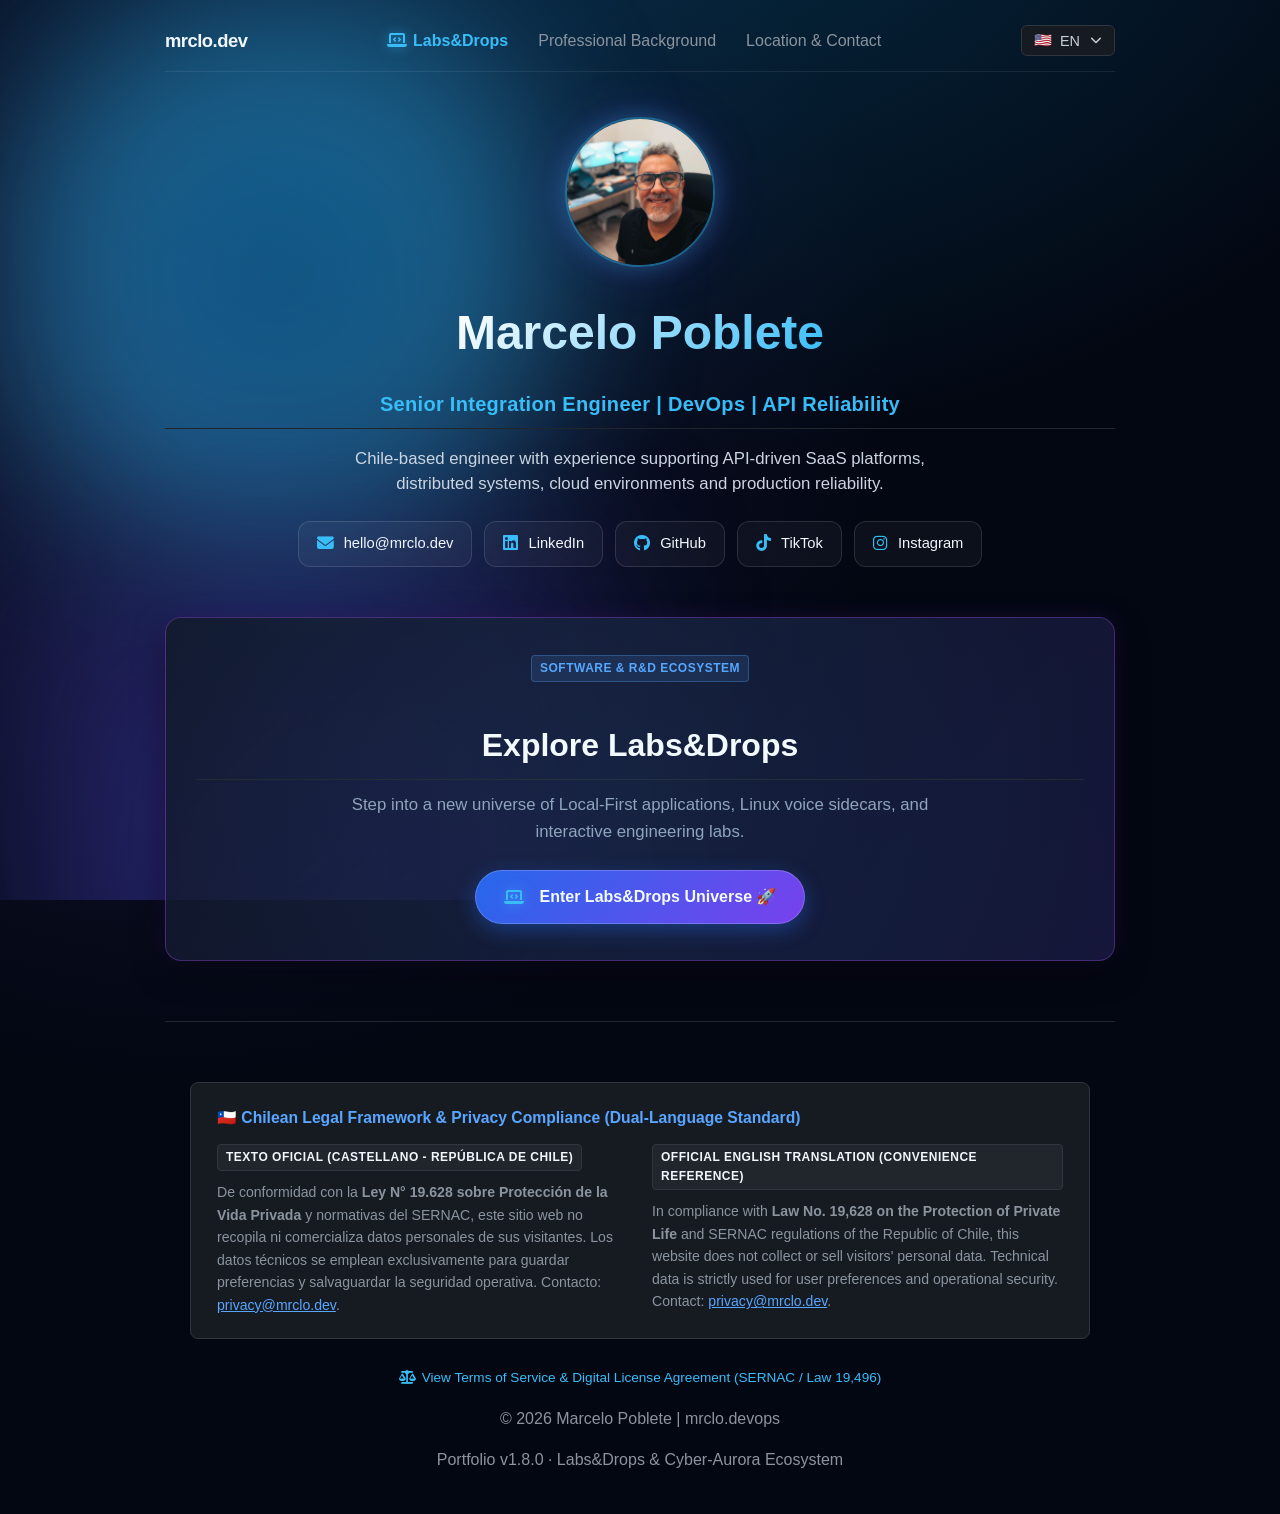
==== commit dc8fb0e0: "feat(ui): implement radically distinct visual atmospheres and palettes for each universe" ====
--- a/index.html
+++ b/index.html
@@ -109,7 +109,7 @@
 
 
 
-<body>
+<body class="portal-universe">
 
   <!-- Ambient Glow Mesh Background -->
   <div class="ambient-glow-mesh" aria-hidden="true">
--- a/assets/css/style.css
+++ b/assets/css/style.css
@@ -9,7 +9,7 @@
 
 
 body {
-    background: #070a13;
+    background: #030712;
     color: #f0f6fc;
     position: relative;
     overflow-x: hidden;
@@ -24,6 +24,59 @@
     margin: auto;
     padding: 25px;
     line-height: 1.6;
+}
+
+/* ==========================================================================
+   PORTAL UNIVERSE (Landing Page /) — Cosmic Obsidian & Sky-Cyan Horizon
+   ========================================================================== */
+body.portal-universe {
+    background-color: #030712;
+    background-image:
+        radial-gradient(ellipse 100% 60% at 50% -12%, rgba(14, 165, 233, 0.24) 0%, transparent 70%),
+        radial-gradient(circle at 15% 25%, rgba(99, 102, 241, 0.16) 0%, transparent 45%);
+    background-size: 100% 100%, 100% 100%;
+    color: #f0f6fc;
+}
+
+body.portal-universe .ambient-glow-mesh {
+    position: fixed;
+    top: 0;
+    left: 0;
+    width: 100vw;
+    height: 100vh;
+    pointer-events: none;
+    z-index: -1;
+    overflow: hidden;
+}
+
+body.portal-universe .glow-orb.orb-1 {
+    background: radial-gradient(circle, #0284c7, #38bdf8 65%, transparent 80%) !important;
+    opacity: 0.48 !important;
+    filter: blur(80px) !important;
+    top: -6% !important;
+    right: -5% !important;
+    width: 550px !important;
+    height: 550px !important;
+}
+
+body.portal-universe .glow-orb.orb-2 {
+    background: radial-gradient(circle, #4f46e5, #312e81 70%) !important;
+    opacity: 0.45 !important;
+    filter: blur(85px) !important;
+    bottom: -15% !important;
+    left: -10% !important;
+    width: 600px !important;
+    height: 600px !important;
+}
+
+body.portal-universe .glow-orb.orb-3 {
+    background: radial-gradient(circle, rgba(14, 165, 233, 0.38), transparent 70%) !important;
+    opacity: 0.35 !important;
+    filter: blur(75px) !important;
+    top: 35% !important;
+    left: 25% !important;
+    width: 450px !important;
+    height: 450px !important;
 }
 
 
--- a/assets/css/labs.css
+++ b/assets/css/labs.css
@@ -19,16 +19,21 @@
 }
 
 body.labs-universe {
-  background: var(--labs-bg-base);
+  background-color: #020308;
+  background-image:
+    linear-gradient(rgba(56, 189, 248, 0.09) 1px, transparent 1px),
+    linear-gradient(90deg, rgba(56, 189, 248, 0.09) 1px, transparent 1px),
+    radial-gradient(ellipse 100% 70% at 50% 0%, rgba(168, 85, 247, 0.22) 0%, transparent 75%);
+  background-size: 38px 38px, 38px 38px, 100% 100%;
   color: var(--labs-text-main);
   position: relative;
   overflow-x: hidden;
 }
 
 /* ==========================================================================
-   AMBIENT MESH GLOW (BACKGROUND ORBS)
+   AMBIENT MESH GLOW (LABS UNIVERSE — NEON MAGENTA & CYBER EMERALD)
    ========================================================================== */
-.ambient-glow-mesh {
+body.labs-universe .ambient-glow-mesh {
   position: fixed;
   top: 0;
   left: 0;
@@ -39,38 +44,38 @@
   overflow: hidden;
 }
 
-.glow-orb {
+body.labs-universe .glow-orb {
   position: absolute;
   border-radius: 50%;
-  filter: blur(120px);
-  opacity: 0.35;
+  filter: blur(80px);
+  opacity: 0.48;
   animation: orbFloat 18s ease-in-out infinite alternate;
 }
 
-.glow-orb.orb-1 {
-  top: -10%;
+body.labs-universe .glow-orb.orb-1 {
+  top: -8%;
   right: -5%;
   width: 550px;
   height: 550px;
-  background: radial-gradient(circle, #7928ca, #4facfe 70%);
-}
-
-.glow-orb.orb-2 {
+  background: radial-gradient(circle, #ec4899, #db2777 65%, transparent 80%) !important;
+}
+
+body.labs-universe .glow-orb.orb-2 {
   bottom: -15%;
   left: -10%;
   width: 600px;
   height: 600px;
-  background: radial-gradient(circle, #00f2fe, #10b981 70%);
+  background: radial-gradient(circle, #10b981, #059669 65%, transparent 80%) !important;
   animation-duration: 22s;
   animation-delay: -5s;
 }
 
-.glow-orb.orb-3 {
-  top: 40%;
-  left: 30%;
-  width: 450px;
-  height: 450px;
-  background: radial-gradient(circle, rgba(236, 72, 153, 0.4), transparent 70%);
+body.labs-universe .glow-orb.orb-3 {
+  top: 35%;
+  left: 25%;
+  width: 480px;
+  height: 480px;
+  background: radial-gradient(circle, rgba(168, 85, 247, 0.5), transparent 70%) !important;
   animation-duration: 15s;
   animation-delay: -2s;
 }
